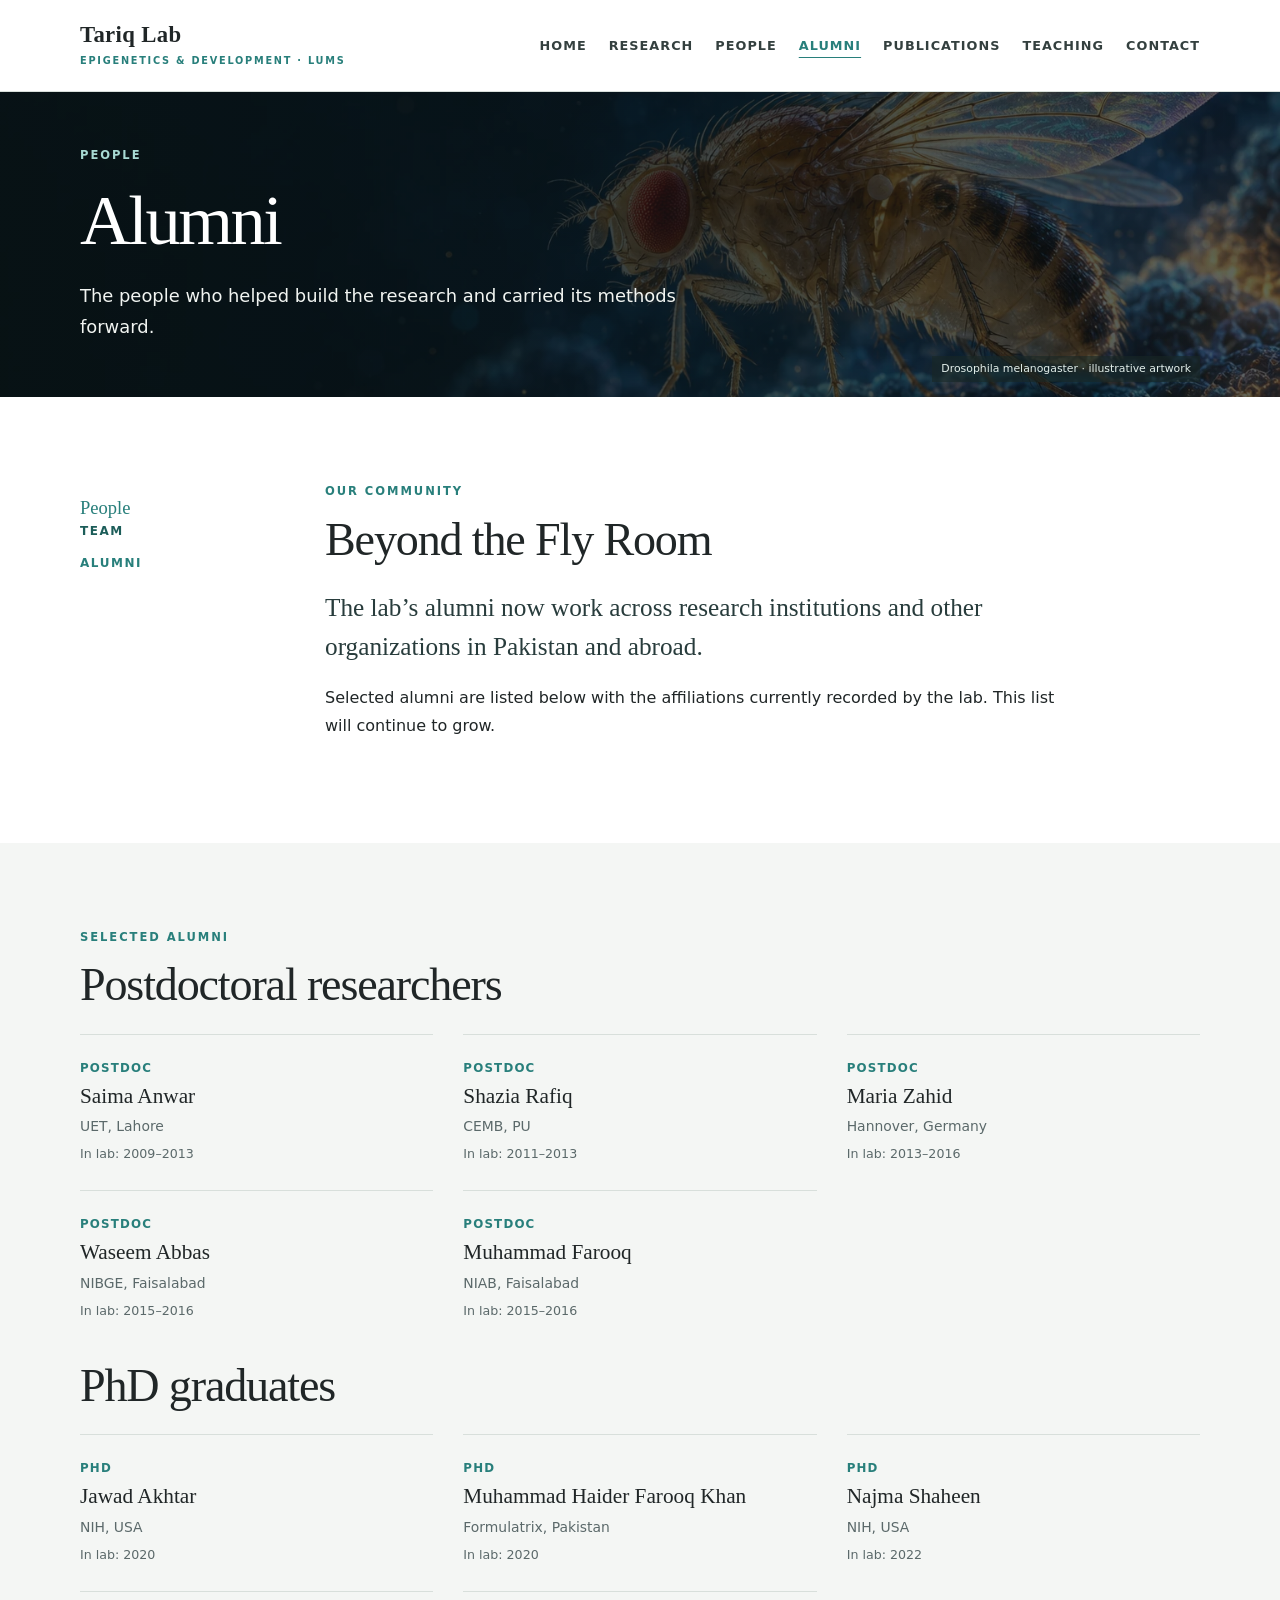
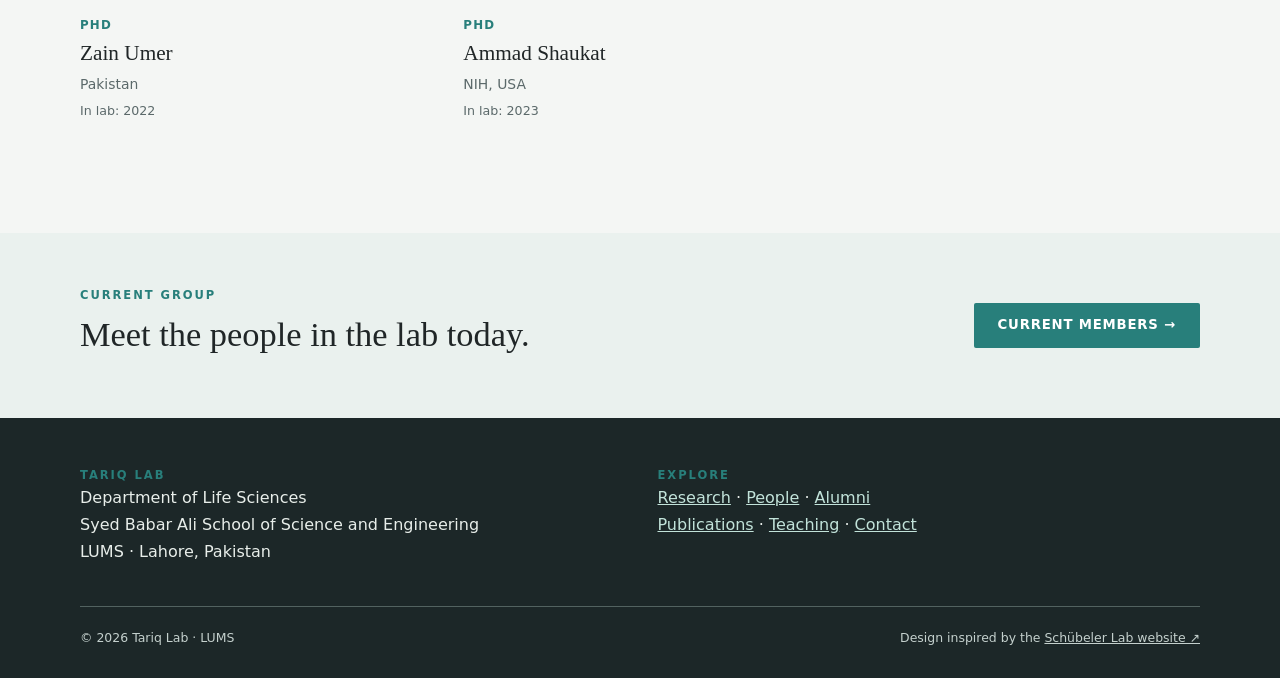
==== alumni.html @ ecbfda3a "Redesign Tariq Lab as linked pages" ====
<!doctype html>
<html lang="en"><head><meta charset="utf-8"><meta name="viewport" content="width=device-width, initial-scale=1">
<meta name="description" content="Selected alumni of the Tariq Lab at LUMS and their current affiliations."><meta name="theme-color" content="#1c2728">
<title>Alumni | Tariq Lab · LUMS</title>
<link rel="icon" type="image/svg+xml" href="data:image/svg+xml,%3Csvg xmlns='http://www.w3.org/2000/svg' viewBox='0 0 64 64'%3E%3Crect width='64' height='64' rx='5' fill='%231c2728'/%3E%3Cpath d='M13 18h38M32 18v30M21 48h22' fill='none' stroke='%23d9e9e3' stroke-width='5' stroke-linecap='round'/%3E%3Ccircle cx='32' cy='32' r='6' fill='%23287f7b'/%3E%3C/svg%3E">
<link rel="stylesheet" href="styles.css"></head><body>
<a class="skip" href="#main">Skip to content</a>
<header class="site-header"><div class="wrap header-inner">
  <a class="wordmark" href="index.html">Tariq Lab<span>Epigenetics &amp; Development · LUMS</span></a>
  <nav class="desktop-nav" aria-label="Main navigation"><a href="index.html">Home</a><a href="research.html">Research</a><a href="people.html">People</a><a href="alumni.html" aria-current="page">Alumni</a><a href="publications.html">Publications</a><a href="teaching.html">Teaching</a><a href="contact.html">Contact</a></nav>
  <details class="mobile-menu"><summary>Menu</summary><nav class="mobile-nav" aria-label="Mobile navigation"><a href="index.html">Home</a><a href="research.html">Research</a><a href="people.html">People</a><a href="alumni.html" aria-current="page">Alumni</a><a href="publications.html">Publications</a><a href="teaching.html">Teaching</a><a href="contact.html">Contact</a></nav></details>
</div></header>
<section class="masthead inner" aria-labelledby="page-title"><div class="wrap"><div class="eyebrow">People</div><h1 id="page-title">Alumni</h1><p>The people who helped build the research and carried its methods forward.</p></div><span class="hero-credit">Drosophila melanogaster · illustrative artwork</span></section>
<main id="main"><section class="section"><div class="wrap chapter"><aside class="side"><span class="side-title">People</span><a href="people.html">Team</a><a href="alumni.html" aria-current="page">Alumni</a></aside><div class="chapter-body"><div class="eyebrow">Our community</div><h2 class="page-title">Beyond the Fly Room</h2><p class="lead">The lab’s alumni now work across research institutions and other organizations in Pakistan and abroad.</p><p>Selected alumni are listed below with the affiliations currently recorded by the lab. This list will continue to grow.</p></div></div></section>
<section class="section soft"><div class="wrap"><div class="eyebrow">Selected alumni</div><h2>Postdoctoral researchers</h2><div class="people-grid"><article class="person"><p class="role">Postdoc</p><h3>Saima Anwar</h3><p>UET, Lahore</p><span class="years">In lab: 2009–2013</span></article><article class="person"><p class="role">Postdoc</p><h3>Shazia Rafiq</h3><p>CEMB, PU</p><span class="years">In lab: 2011–2013</span></article><article class="person"><p class="role">Postdoc</p><h3>Maria Zahid</h3><p>Hannover, Germany</p><span class="years">In lab: 2013–2016</span></article><article class="person"><p class="role">Postdoc</p><h3>Waseem Abbas</h3><p>NIBGE, Faisalabad</p><span class="years">In lab: 2015–2016</span></article><article class="person"><p class="role">Postdoc</p><h3>Muhammad Farooq</h3><p>NIAB, Faisalabad</p><span class="years">In lab: 2015–2016</span></article></div><h2 class="divider-heading">PhD graduates</h2><div class="people-grid"><article class="person"><p class="role">PhD</p><h3>Jawad Akhtar</h3><p>NIH, USA</p><span class="years">In lab: 2020</span></article><article class="person"><p class="role">PhD</p><h3>Muhammad Haider Farooq Khan</h3><p>Formulatrix, Pakistan</p><span class="years">In lab: 2020</span></article><article class="person"><p class="role">PhD</p><h3>Najma Shaheen</h3><p>NIH, USA</p><span class="years">In lab: 2022</span></article><article class="person"><p class="role">PhD</p><h3>Zain Umer</h3><p>Pakistan</p><span class="years">In lab: 2022</span></article><article class="person"><p class="role">PhD</p><h3>Ammad Shaukat</h3><p>NIH, USA</p><span class="years">In lab: 2023</span></article></div></div></section></main>
<aside class="related"><div class="wrap related-inner"><div><div class="eyebrow">Current group</div><h2>Meet the people in the lab today.</h2></div><a class="button" href="people.html">Current members →</a></div></aside>
<footer class="site-footer"><div class="wrap">
  <div class="footer-grid"><div><div class="eyebrow">Tariq Lab</div><p>Department of Life Sciences<br>Syed Babar Ali School of Science and Engineering<br>LUMS · Lahore, Pakistan</p></div>
  <div><div class="eyebrow">Explore</div><p><a href="research.html">Research</a> · <a href="people.html">People</a> · <a href="alumni.html">Alumni</a><br><a href="publications.html">Publications</a> · <a href="teaching.html">Teaching</a> · <a href="contact.html">Contact</a></p></div></div>
  <div class="footer-small"><span>© 2026 Tariq Lab · LUMS</span><span>Design inspired by the <a href="https://www.schubelerlab.org/" target="_blank" rel="noopener noreferrer">Schübeler Lab website ↗</a></span></div>
</div></footer>
</body></html>
---- styles.css ----
:root{--ink:#202627;--muted:#5b696a;--teal:#287f7b;--teal-dark:#1c5d59;--line:#d8dfdb;--paper:#fff;--soft:#f4f6f4;--serif:Georgia,'Times New Roman',serif}
*{box-sizing:border-box}html{scroll-behavior:smooth}body{margin:0;color:var(--ink);background:var(--paper);font:16px/1.7 system-ui,-apple-system,'Segoe UI',sans-serif}a{color:var(--teal-dark)}a:hover{color:#112f2d}a:focus-visible,summary:focus-visible{outline:3px solid var(--teal);outline-offset:4px}img{max-width:100%;display:block}.wrap{width:min(1120px,calc(100% - 48px));margin:auto}.narrow{max-width:760px;margin-inline:auto}.skip{position:absolute;left:-9999px;top:10px;background:white;padding:8px;z-index:20}.skip:focus{left:12px}
.site-header{background:#fff;border-bottom:1px solid var(--line);position:relative;z-index:5}.header-inner{min-height:91px;display:flex;align-items:center;justify-content:space-between;gap:34px}.wordmark{font:700 1.42rem/1 var(--serif);letter-spacing:.015em;color:var(--ink);text-decoration:none;white-space:nowrap}.wordmark span{display:block;font:600 .61rem/1.4 system-ui,sans-serif;letter-spacing:.18em;text-transform:uppercase;color:var(--teal);margin-top:7px}.desktop-nav{display:flex;gap:22px;align-items:center;flex-wrap:wrap}.desktop-nav a,.mobile-nav a{color:#34403f;text-decoration:none;font-size:.8rem;font-weight:650;letter-spacing:.08em;text-transform:uppercase}.desktop-nav a:hover,.desktop-nav a[aria-current],.mobile-nav a[aria-current]{color:var(--teal);text-decoration:underline;text-underline-offset:7px}.mobile-menu{display:none}
.eyebrow,.kicker{font-size:.72rem;line-height:1.5;letter-spacing:.17em;text-transform:uppercase;font-weight:750;color:var(--teal)}.masthead{position:relative;background:#151d1e;color:#fff;isolation:isolate;overflow:hidden}.masthead:before{content:'';position:absolute;inset:0;background:linear-gradient(90deg,rgba(8,18,19,.92) 0%,rgba(12,24,24,.75) 42%,rgba(12,24,24,.12) 100%),url('fly-editorial.webp') center 47%/cover;z-index:-1}.masthead.home{min-height:510px;display:flex;align-items:center}.masthead.inner{min-height:260px;display:flex;align-items:center}.masthead.inner:before{background:linear-gradient(90deg,rgba(8,18,19,.94),rgba(8,18,19,.63)),url('fly-editorial.webp') center 51%/cover}.masthead h1{font:400 clamp(2.6rem,5.5vw,5rem)/1.1 var(--serif);letter-spacing:-.035em;max-width:750px;margin:18px 0 20px}.masthead.home h1{max-width:680px}.masthead p{font-size:1.12rem;max-width:600px;line-height:1.75;color:#f1f4f1;margin:0}.masthead .eyebrow{color:#a7dad3}.masthead .wrap{padding-block:74px}.masthead.inner .wrap{padding-block:55px}.hero-credit{position:absolute;bottom:15px;right:max(24px,calc((100vw - 1120px)/2));font-size:.68rem;color:#e3efeb;background:#18272699;padding:4px 9px}
.section{padding:86px 0}.section.soft{background:var(--soft)}.section h2,.page-title{font:400 clamp(2.1rem,3.6vw,3.45rem)/1.16 var(--serif);letter-spacing:-.025em;margin:12px 0 22px}.section h3{font:400 1.55rem/1.25 var(--serif);margin:8px 0 12px}.section p{margin:0 0 18px}.lead{font:400 clamp(1.23rem,2vw,1.58rem)/1.55 var(--serif);color:#283c3c}.intro{max-width:780px}.intro.center{text-align:center;margin:auto}.intro.center .lead{margin:0}.text-link{font-weight:700;text-decoration:none;border-bottom:1px solid currentColor;padding-bottom:4px}.text-link:hover{border-bottom-width:2px}.button{display:inline-flex;align-items:center;justify-content:center;background:var(--teal);color:white;text-decoration:none;border-radius:2px;padding:11px 24px;font-weight:700;font-size:.83rem;letter-spacing:.06em;text-transform:uppercase}.button:hover{color:white;background:var(--teal-dark)}.link-row{display:flex;gap:28px;align-items:center;flex-wrap:wrap;margin-top:30px}.rule{border:0;border-top:1px solid var(--line);margin:0}.split{display:grid;grid-template-columns:minmax(0,1fr) minmax(0,1.15fr);gap:9%;align-items:start}.statement{font:400 1.65rem/1.5 var(--serif);max-width:850px;margin:0 auto;text-align:center}.three{display:grid;grid-template-columns:repeat(3,minmax(0,1fr));gap:34px}.feature{border-top:2px solid var(--teal);padding-top:23px}.feature .number{font:.7rem system-ui,sans-serif;color:var(--teal);font-weight:700;letter-spacing:.15em}.feature p{color:var(--muted)}.feature a{font-size:.85rem;font-weight:700}.chapter{display:grid;grid-template-columns:190px minmax(0,1fr);gap:55px}.side{font-size:.75rem;font-weight:700;letter-spacing:.13em;text-transform:uppercase;color:var(--muted);padding-top:14px}.side a{display:block;margin:0 0 12px;text-decoration:none}.side a[aria-current]{color:var(--teal)}.side .side-title{font:400 1.16rem var(--serif);letter-spacing:0;text-transform:none;color:var(--teal);margin-bottom:18px}.chapter-body{max-width:815px}.chapter-body>p{max-width:760px}.divider-heading{font:400 2rem/1.2 var(--serif);margin:56px 0 22px}.items{border-top:1px solid var(--line)}.item{padding:22px 0;border-bottom:1px solid var(--line);display:grid;grid-template-columns:115px 1fr;gap:25px}.item .label{font-size:.74rem;letter-spacing:.1em;text-transform:uppercase;font-weight:700;color:var(--teal)}.item h3{margin:0 0 5px;font:400 1.42rem/1.3 var(--serif)}.item p{margin:0;color:var(--muted)}.item .year{font:400 1.45rem var(--serif);color:var(--teal)}.item .pub-title{font:400 1.31rem/1.35 var(--serif);text-decoration:none}.item .pub-meta{font-size:.87rem;color:var(--muted);margin-top:7px}.people-grid{display:grid;grid-template-columns:repeat(3,minmax(0,1fr));gap:0 30px}.person{padding:23px 0 24px;border-top:1px solid var(--line)}.person h3{font:400 1.33rem/1.3 var(--serif);margin:0 0 5px}.person .role{color:var(--teal);font-size:.74rem;text-transform:uppercase;letter-spacing:.1em;font-weight:750;margin:0 0 5px}.person p{font-size:.87rem;color:var(--muted);margin:0}.person .years{font-size:.79rem;color:var(--muted)}.stat-row{display:flex;gap:60px;flex-wrap:wrap;margin:28px 0 12px}.stat-row strong{display:block;font:400 2.3rem var(--serif)}.stat-row span{font-size:.76rem;text-transform:uppercase;letter-spacing:.1em;color:var(--muted)}.small-note{font-size:.83rem;color:var(--muted)}.related{background:#eaf1ee;padding:54px 0}.related-inner{display:flex;align-items:center;justify-content:space-between;gap:30px}.related h2{font:400 2.15rem/1.25 var(--serif);margin:8px 0}.site-footer{background:#1c2728;color:#e8eeea;padding:49px 0 30px}.footer-grid{display:grid;grid-template-columns:1fr 1fr;gap:35px;align-items:start}.site-footer a{color:#c2e3da}.site-footer p{margin:0}.footer-small{border-top:1px solid #526260;margin-top:40px;padding-top:20px;display:flex;justify-content:space-between;gap:25px;flex-wrap:wrap;font-size:.78rem;color:#c4d0cd}.footer-small a{color:#c4d0cd}
@media(max-width:1050px){.desktop-nav{gap:13px}.desktop-nav a{font-size:.72rem}.wordmark{font-size:1.3rem}}@media(max-width:760px){.wrap{width:min(100% - 36px,1120px)}.header-inner{min-height:75px}.desktop-nav{display:none}.mobile-menu{display:block;position:relative}.mobile-menu summary{cursor:pointer;list-style:none;border:1px solid var(--line);padding:7px 13px;color:var(--ink);font-size:.85rem}.mobile-menu summary::-webkit-details-marker{display:none}.mobile-nav{position:absolute;right:0;top:43px;min-width:220px;background:white;box-shadow:0 15px 35px #18262625;border:1px solid var(--line);padding:12px 20px}.mobile-nav a{display:block;padding:9px 0}.masthead.home{min-height:480px}.masthead:before{background:linear-gradient(90deg,rgba(8,18,19,.90),rgba(8,18,19,.55)),url('fly-editorial.webp') 61% center/cover}.masthead.inner{min-height:220px}.masthead h1{font-size:clamp(2.4rem,9vw,3.8rem)}.section{padding:59px 0}.split,.chapter{display:block}.side{border-bottom:1px solid var(--line);padding-bottom:15px;margin-bottom:29px}.side a{display:inline-block;margin-right:18px}.three,.people-grid{grid-template-columns:1fr 1fr}.related-inner,.footer-grid{display:block}.related .button{margin-top:20px}.footer-grid>div+div{margin-top:25px}}@media(max-width:520px){.three,.people-grid{grid-template-columns:1fr}.item{grid-template-columns:66px 1fr;gap:14px}.stat-row{gap:30px}.masthead .wrap{padding-block:58px}.hero-credit{display:none}}
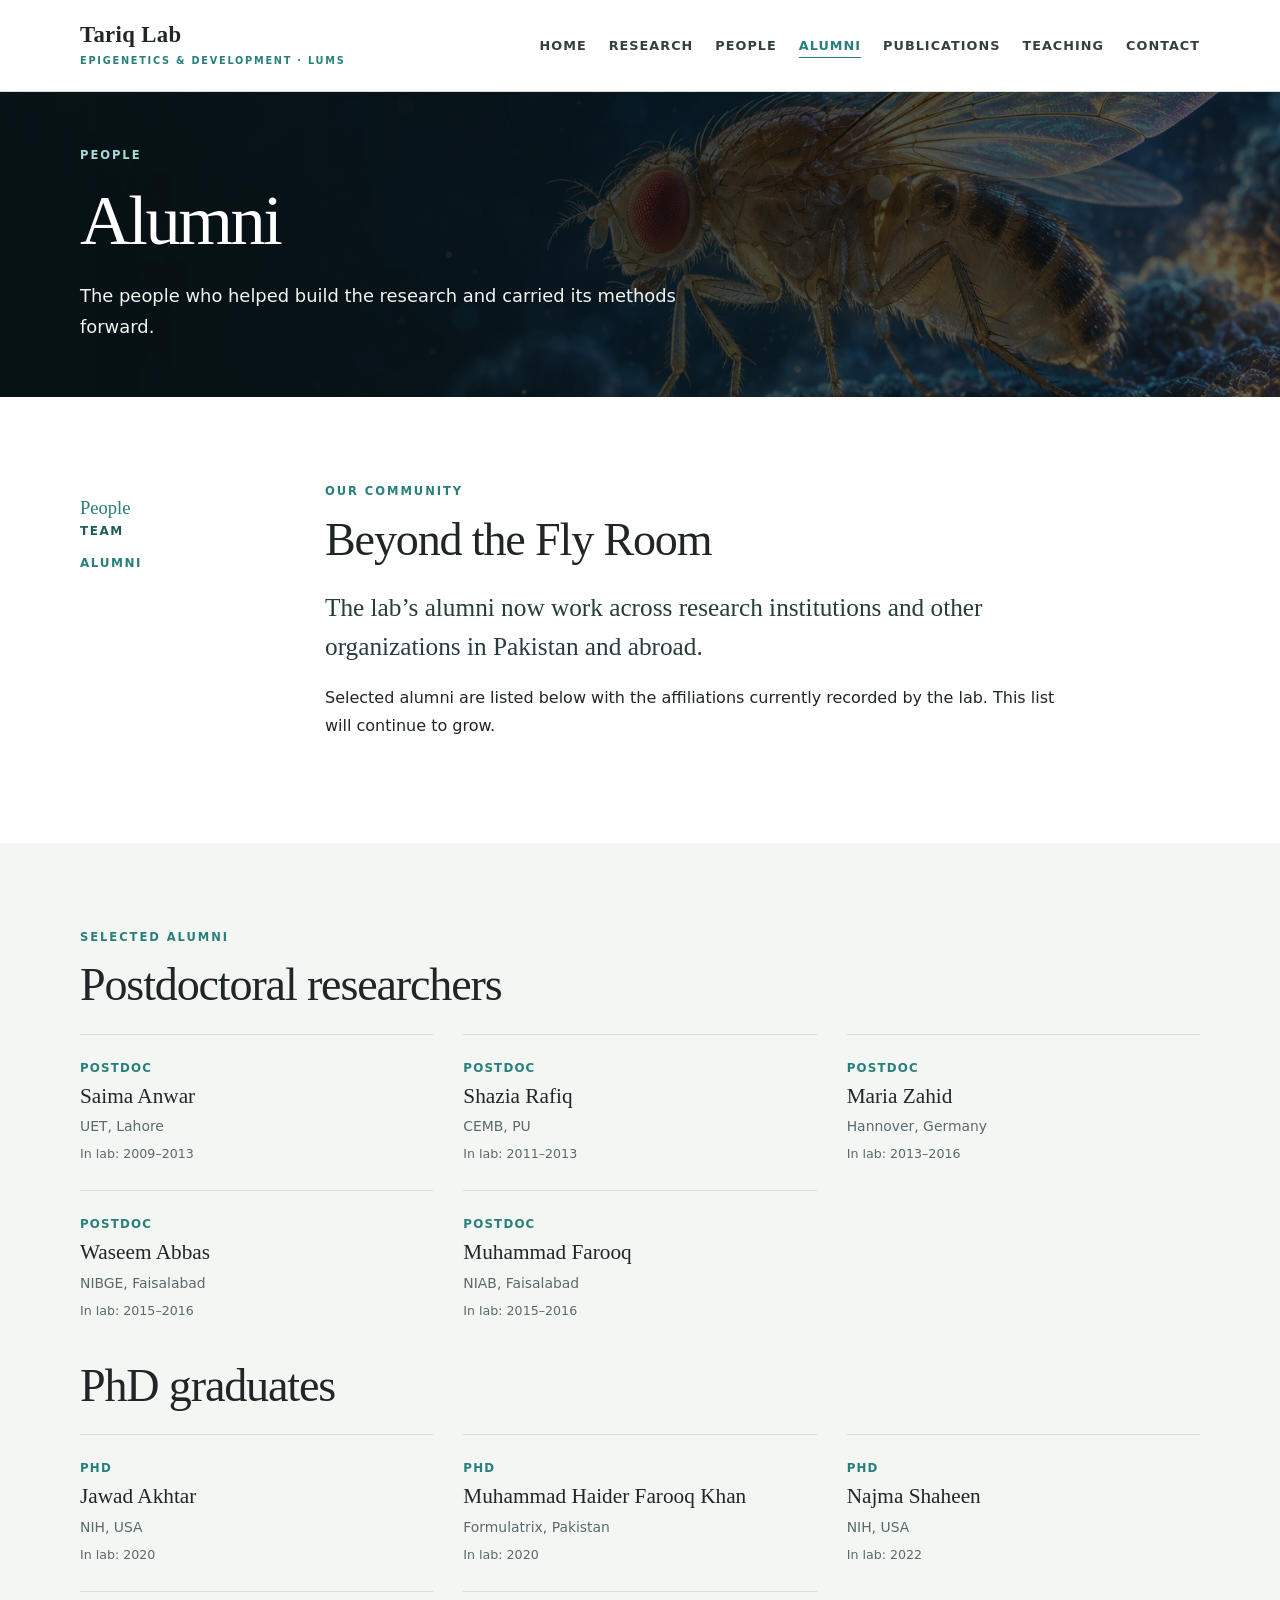
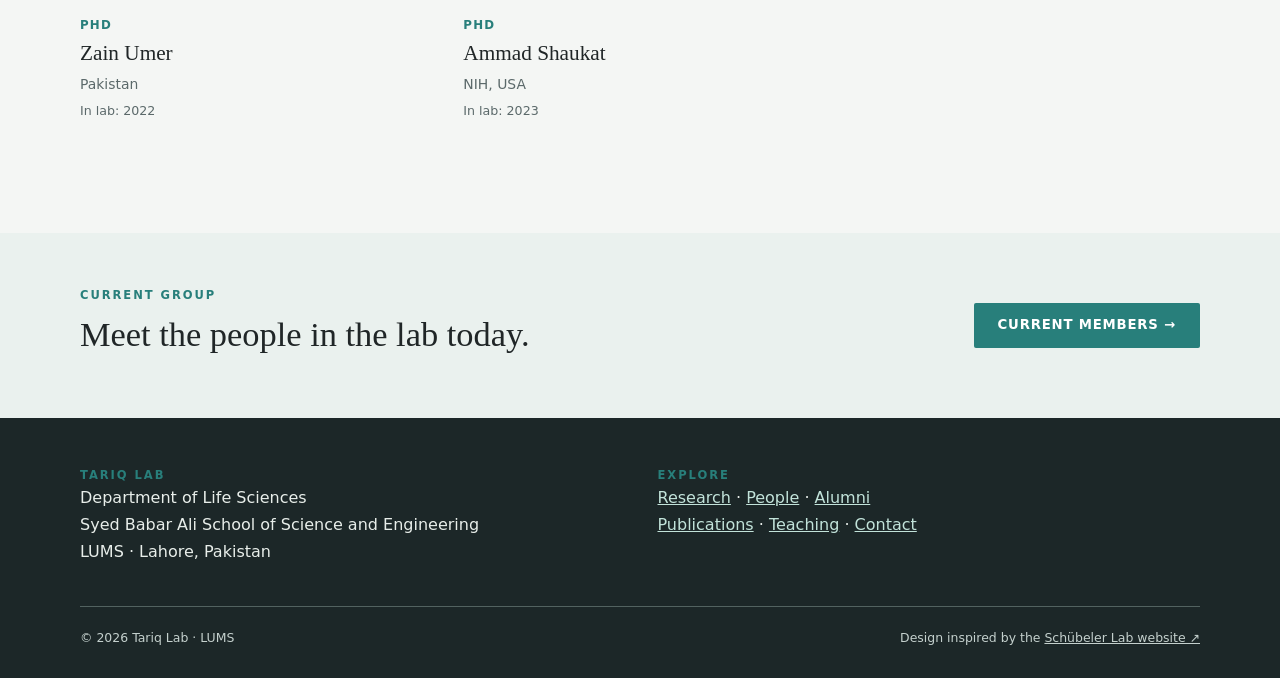
==== commit 1abf5ead: "Refine home sentence and MASK label; remove artwork tag" ====
--- a/alumni.html
+++ b/alumni.html
@@ -10,7 +10,7 @@
   <nav class="desktop-nav" aria-label="Main navigation"><a href="index.html">Home</a><a href="research.html">Research</a><a href="people.html">People</a><a href="alumni.html" aria-current="page">Alumni</a><a href="publications.html">Publications</a><a href="teaching.html">Teaching</a><a href="contact.html">Contact</a></nav>
   <details class="mobile-menu"><summary>Menu</summary><nav class="mobile-nav" aria-label="Mobile navigation"><a href="index.html">Home</a><a href="research.html">Research</a><a href="people.html">People</a><a href="alumni.html" aria-current="page">Alumni</a><a href="publications.html">Publications</a><a href="teaching.html">Teaching</a><a href="contact.html">Contact</a></nav></details>
 </div></header>
-<section class="masthead inner" aria-labelledby="page-title"><div class="wrap"><div class="eyebrow">People</div><h1 id="page-title">Alumni</h1><p>The people who helped build the research and carried its methods forward.</p></div><span class="hero-credit">Drosophila melanogaster · illustrative artwork</span></section>
+<section class="masthead inner" aria-labelledby="page-title"><div class="wrap"><div class="eyebrow">People</div><h1 id="page-title">Alumni</h1><p>The people who helped build the research and carried its methods forward.</p></div></section>
 <main id="main"><section class="section"><div class="wrap chapter"><aside class="side"><span class="side-title">People</span><a href="people.html">Team</a><a href="alumni.html" aria-current="page">Alumni</a></aside><div class="chapter-body"><div class="eyebrow">Our community</div><h2 class="page-title">Beyond the Fly Room</h2><p class="lead">The lab’s alumni now work across research institutions and other organizations in Pakistan and abroad.</p><p>Selected alumni are listed below with the affiliations currently recorded by the lab. This list will continue to grow.</p></div></div></section>
 <section class="section soft"><div class="wrap"><div class="eyebrow">Selected alumni</div><h2>Postdoctoral researchers</h2><div class="people-grid"><article class="person"><p class="role">Postdoc</p><h3>Saima Anwar</h3><p>UET, Lahore</p><span class="years">In lab: 2009–2013</span></article><article class="person"><p class="role">Postdoc</p><h3>Shazia Rafiq</h3><p>CEMB, PU</p><span class="years">In lab: 2011–2013</span></article><article class="person"><p class="role">Postdoc</p><h3>Maria Zahid</h3><p>Hannover, Germany</p><span class="years">In lab: 2013–2016</span></article><article class="person"><p class="role">Postdoc</p><h3>Waseem Abbas</h3><p>NIBGE, Faisalabad</p><span class="years">In lab: 2015–2016</span></article><article class="person"><p class="role">Postdoc</p><h3>Muhammad Farooq</h3><p>NIAB, Faisalabad</p><span class="years">In lab: 2015–2016</span></article></div><h2 class="divider-heading">PhD graduates</h2><div class="people-grid"><article class="person"><p class="role">PhD</p><h3>Jawad Akhtar</h3><p>NIH, USA</p><span class="years">In lab: 2020</span></article><article class="person"><p class="role">PhD</p><h3>Muhammad Haider Farooq Khan</h3><p>Formulatrix, Pakistan</p><span class="years">In lab: 2020</span></article><article class="person"><p class="role">PhD</p><h3>Najma Shaheen</h3><p>NIH, USA</p><span class="years">In lab: 2022</span></article><article class="person"><p class="role">PhD</p><h3>Zain Umer</h3><p>Pakistan</p><span class="years">In lab: 2022</span></article><article class="person"><p class="role">PhD</p><h3>Ammad Shaukat</h3><p>NIH, USA</p><span class="years">In lab: 2023</span></article></div></div></section></main>
 <aside class="related"><div class="wrap related-inner"><div><div class="eyebrow">Current group</div><h2>Meet the people in the lab today.</h2></div><a class="button" href="people.html">Current members →</a></div></aside>
--- a/styles.css
+++ b/styles.css
@@ -1,6 +1,6 @@
 :root{--ink:#202627;--muted:#5b696a;--teal:#287f7b;--teal-dark:#1c5d59;--line:#d8dfdb;--paper:#fff;--soft:#f4f6f4;--serif:Georgia,'Times New Roman',serif}
 *{box-sizing:border-box}html{scroll-behavior:smooth}body{margin:0;color:var(--ink);background:var(--paper);font:16px/1.7 system-ui,-apple-system,'Segoe UI',sans-serif}a{color:var(--teal-dark)}a:hover{color:#112f2d}a:focus-visible,summary:focus-visible{outline:3px solid var(--teal);outline-offset:4px}img{max-width:100%;display:block}.wrap{width:min(1120px,calc(100% - 48px));margin:auto}.narrow{max-width:760px;margin-inline:auto}.skip{position:absolute;left:-9999px;top:10px;background:white;padding:8px;z-index:20}.skip:focus{left:12px}
 .site-header{background:#fff;border-bottom:1px solid var(--line);position:relative;z-index:5}.header-inner{min-height:91px;display:flex;align-items:center;justify-content:space-between;gap:34px}.wordmark{font:700 1.42rem/1 var(--serif);letter-spacing:.015em;color:var(--ink);text-decoration:none;white-space:nowrap}.wordmark span{display:block;font:600 .61rem/1.4 system-ui,sans-serif;letter-spacing:.18em;text-transform:uppercase;color:var(--teal);margin-top:7px}.desktop-nav{display:flex;gap:22px;align-items:center;flex-wrap:wrap}.desktop-nav a,.mobile-nav a{color:#34403f;text-decoration:none;font-size:.8rem;font-weight:650;letter-spacing:.08em;text-transform:uppercase}.desktop-nav a:hover,.desktop-nav a[aria-current],.mobile-nav a[aria-current]{color:var(--teal);text-decoration:underline;text-underline-offset:7px}.mobile-menu{display:none}
-.eyebrow,.kicker{font-size:.72rem;line-height:1.5;letter-spacing:.17em;text-transform:uppercase;font-weight:750;color:var(--teal)}.masthead{position:relative;background:#151d1e;color:#fff;isolation:isolate;overflow:hidden}.masthead:before{content:'';position:absolute;inset:0;background:linear-gradient(90deg,rgba(8,18,19,.92) 0%,rgba(12,24,24,.75) 42%,rgba(12,24,24,.12) 100%),url('fly-editorial.webp') center 47%/cover;z-index:-1}.masthead.home{min-height:510px;display:flex;align-items:center}.masthead.inner{min-height:260px;display:flex;align-items:center}.masthead.inner:before{background:linear-gradient(90deg,rgba(8,18,19,.94),rgba(8,18,19,.63)),url('fly-editorial.webp') center 51%/cover}.masthead h1{font:400 clamp(2.6rem,5.5vw,5rem)/1.1 var(--serif);letter-spacing:-.035em;max-width:750px;margin:18px 0 20px}.masthead.home h1{max-width:680px}.masthead p{font-size:1.12rem;max-width:600px;line-height:1.75;color:#f1f4f1;margin:0}.masthead .eyebrow{color:#a7dad3}.masthead .wrap{padding-block:74px}.masthead.inner .wrap{padding-block:55px}.hero-credit{position:absolute;bottom:15px;right:max(24px,calc((100vw - 1120px)/2));font-size:.68rem;color:#e3efeb;background:#18272699;padding:4px 9px}
+.eyebrow,.kicker{font-size:.72rem;line-height:1.5;letter-spacing:.17em;text-transform:uppercase;font-weight:750;color:var(--teal)}.masthead{position:relative;background:#151d1e;color:#fff;isolation:isolate;overflow:hidden}.masthead:before{content:'';position:absolute;inset:0;background:linear-gradient(90deg,rgba(8,18,19,.92) 0%,rgba(12,24,24,.75) 42%,rgba(12,24,24,.12) 100%),url('fly-editorial.webp') center 47%/cover;z-index:0}.masthead.home{min-height:510px;display:flex;align-items:center}.masthead.inner{min-height:260px;display:flex;align-items:center}.masthead.inner:before{background:linear-gradient(90deg,rgba(8,18,19,.94),rgba(8,18,19,.63)),url('fly-editorial.webp') center 51%/cover}.masthead h1{font:400 clamp(2.6rem,5.5vw,5rem)/1.1 var(--serif);letter-spacing:-.035em;max-width:750px;margin:18px 0 20px}.masthead.home h1{max-width:680px}.masthead p{font-size:1.12rem;max-width:600px;line-height:1.75;color:#f1f4f1;margin:0}.masthead .eyebrow{color:#a7dad3}.masthead .wrap{position:relative;z-index:1;padding-block:74px}.masthead.inner .wrap{padding-block:55px}.hero-credit{position:absolute;z-index:1;bottom:15px;right:max(24px,calc((100vw - 1120px)/2));font-size:.68rem;color:#e3efeb;background:#18272699;padding:4px 9px}
 .section{padding:86px 0}.section.soft{background:var(--soft)}.section h2,.page-title{font:400 clamp(2.1rem,3.6vw,3.45rem)/1.16 var(--serif);letter-spacing:-.025em;margin:12px 0 22px}.section h3{font:400 1.55rem/1.25 var(--serif);margin:8px 0 12px}.section p{margin:0 0 18px}.lead{font:400 clamp(1.23rem,2vw,1.58rem)/1.55 var(--serif);color:#283c3c}.intro{max-width:780px}.intro.center{text-align:center;margin:auto}.intro.center .lead{margin:0}.text-link{font-weight:700;text-decoration:none;border-bottom:1px solid currentColor;padding-bottom:4px}.text-link:hover{border-bottom-width:2px}.button{display:inline-flex;align-items:center;justify-content:center;background:var(--teal);color:white;text-decoration:none;border-radius:2px;padding:11px 24px;font-weight:700;font-size:.83rem;letter-spacing:.06em;text-transform:uppercase}.button:hover{color:white;background:var(--teal-dark)}.link-row{display:flex;gap:28px;align-items:center;flex-wrap:wrap;margin-top:30px}.rule{border:0;border-top:1px solid var(--line);margin:0}.split{display:grid;grid-template-columns:minmax(0,1fr) minmax(0,1.15fr);gap:9%;align-items:start}.statement{font:400 1.65rem/1.5 var(--serif);max-width:850px;margin:0 auto;text-align:center}.three{display:grid;grid-template-columns:repeat(3,minmax(0,1fr));gap:34px}.feature{border-top:2px solid var(--teal);padding-top:23px}.feature .number{font:.7rem system-ui,sans-serif;color:var(--teal);font-weight:700;letter-spacing:.15em}.feature p{color:var(--muted)}.feature a{font-size:.85rem;font-weight:700}.chapter{display:grid;grid-template-columns:190px minmax(0,1fr);gap:55px}.side{font-size:.75rem;font-weight:700;letter-spacing:.13em;text-transform:uppercase;color:var(--muted);padding-top:14px}.side a{display:block;margin:0 0 12px;text-decoration:none}.side a[aria-current]{color:var(--teal)}.side .side-title{font:400 1.16rem var(--serif);letter-spacing:0;text-transform:none;color:var(--teal);margin-bottom:18px}.chapter-body{max-width:815px}.chapter-body>p{max-width:760px}.divider-heading{font:400 2rem/1.2 var(--serif);margin:56px 0 22px}.items{border-top:1px solid var(--line)}.item{padding:22px 0;border-bottom:1px solid var(--line);display:grid;grid-template-columns:115px 1fr;gap:25px}.item .label{font-size:.74rem;letter-spacing:.1em;text-transform:uppercase;font-weight:700;color:var(--teal)}.item h3{margin:0 0 5px;font:400 1.42rem/1.3 var(--serif)}.item p{margin:0;color:var(--muted)}.item .year{font:400 1.45rem var(--serif);color:var(--teal)}.item .pub-title{font:400 1.31rem/1.35 var(--serif);text-decoration:none}.item .pub-meta{font-size:.87rem;color:var(--muted);margin-top:7px}.people-grid{display:grid;grid-template-columns:repeat(3,minmax(0,1fr));gap:0 30px}.person{padding:23px 0 24px;border-top:1px solid var(--line)}.person h3{font:400 1.33rem/1.3 var(--serif);margin:0 0 5px}.person .role{color:var(--teal);font-size:.74rem;text-transform:uppercase;letter-spacing:.1em;font-weight:750;margin:0 0 5px}.person p{font-size:.87rem;color:var(--muted);margin:0}.person .years{font-size:.79rem;color:var(--muted)}.stat-row{display:flex;gap:60px;flex-wrap:wrap;margin:28px 0 12px}.stat-row strong{display:block;font:400 2.3rem var(--serif)}.stat-row span{font-size:.76rem;text-transform:uppercase;letter-spacing:.1em;color:var(--muted)}.small-note{font-size:.83rem;color:var(--muted)}.related{background:#eaf1ee;padding:54px 0}.related-inner{display:flex;align-items:center;justify-content:space-between;gap:30px}.related h2{font:400 2.15rem/1.25 var(--serif);margin:8px 0}.site-footer{background:#1c2728;color:#e8eeea;padding:49px 0 30px}.footer-grid{display:grid;grid-template-columns:1fr 1fr;gap:35px;align-items:start}.site-footer a{color:#c2e3da}.site-footer p{margin:0}.footer-small{border-top:1px solid #526260;margin-top:40px;padding-top:20px;display:flex;justify-content:space-between;gap:25px;flex-wrap:wrap;font-size:.78rem;color:#c4d0cd}.footer-small a{color:#c4d0cd}
-@media(max-width:1050px){.desktop-nav{gap:13px}.desktop-nav a{font-size:.72rem}.wordmark{font-size:1.3rem}}@media(max-width:760px){.wrap{width:min(100% - 36px,1120px)}.header-inner{min-height:75px}.desktop-nav{display:none}.mobile-menu{display:block;position:relative}.mobile-menu summary{cursor:pointer;list-style:none;border:1px solid var(--line);padding:7px 13px;color:var(--ink);font-size:.85rem}.mobile-menu summary::-webkit-details-marker{display:none}.mobile-nav{position:absolute;right:0;top:43px;min-width:220px;background:white;box-shadow:0 15px 35px #18262625;border:1px solid var(--line);padding:12px 20px}.mobile-nav a{display:block;padding:9px 0}.masthead.home{min-height:480px}.masthead:before{background:linear-gradient(90deg,rgba(8,18,19,.90),rgba(8,18,19,.55)),url('fly-editorial.webp') 61% center/cover}.masthead.inner{min-height:220px}.masthead h1{font-size:clamp(2.4rem,9vw,3.8rem)}.section{padding:59px 0}.split,.chapter{display:block}.side{border-bottom:1px solid var(--line);padding-bottom:15px;margin-bottom:29px}.side a{display:inline-block;margin-right:18px}.three,.people-grid{grid-template-columns:1fr 1fr}.related-inner,.footer-grid{display:block}.related .button{margin-top:20px}.footer-grid>div+div{margin-top:25px}}@media(max-width:520px){.three,.people-grid{grid-template-columns:1fr}.item{grid-template-columns:66px 1fr;gap:14px}.stat-row{gap:30px}.masthead .wrap{padding-block:58px}.hero-credit{display:none}}
+@media(max-width:1050px){.desktop-nav{gap:13px}.desktop-nav a{font-size:.72rem}.wordmark{font-size:1.3rem}}@media(max-width:900px){.wrap{width:min(100% - 36px,1120px)}.header-inner{min-height:75px}.desktop-nav{display:none}.mobile-menu{display:block;position:relative}.mobile-menu summary{cursor:pointer;list-style:none;border:1px solid var(--line);padding:7px 13px;color:var(--ink);font-size:.85rem}.mobile-menu summary::-webkit-details-marker{display:none}.mobile-nav{position:absolute;right:0;top:43px;min-width:220px;background:white;box-shadow:0 15px 35px #18262625;border:1px solid var(--line);padding:12px 20px}.mobile-nav a{display:block;padding:9px 0}.masthead.home{min-height:480px}.masthead:before{background:linear-gradient(90deg,rgba(8,18,19,.90),rgba(8,18,19,.55)),url('fly-editorial.webp') 61% center/cover}.masthead.inner{min-height:220px}.masthead h1{font-size:clamp(2.4rem,9vw,3.8rem)}.section{padding:59px 0}.split,.chapter{display:block}.side{border-bottom:1px solid var(--line);padding-bottom:15px;margin-bottom:29px}.side .side-title{display:block;margin-bottom:12px}.side a{display:inline-block;margin-right:18px}.three,.people-grid{grid-template-columns:1fr 1fr}.related-inner,.footer-grid{display:block}.related .button{margin-top:20px}.footer-grid>div+div{margin-top:25px}}@media(max-width:520px){.three,.people-grid{grid-template-columns:1fr}.item{grid-template-columns:minmax(0,1fr);gap:8px}.item .label{overflow-wrap:anywhere}.stat-row{gap:30px}.masthead .wrap{padding-block:58px}.hero-credit{display:none}}
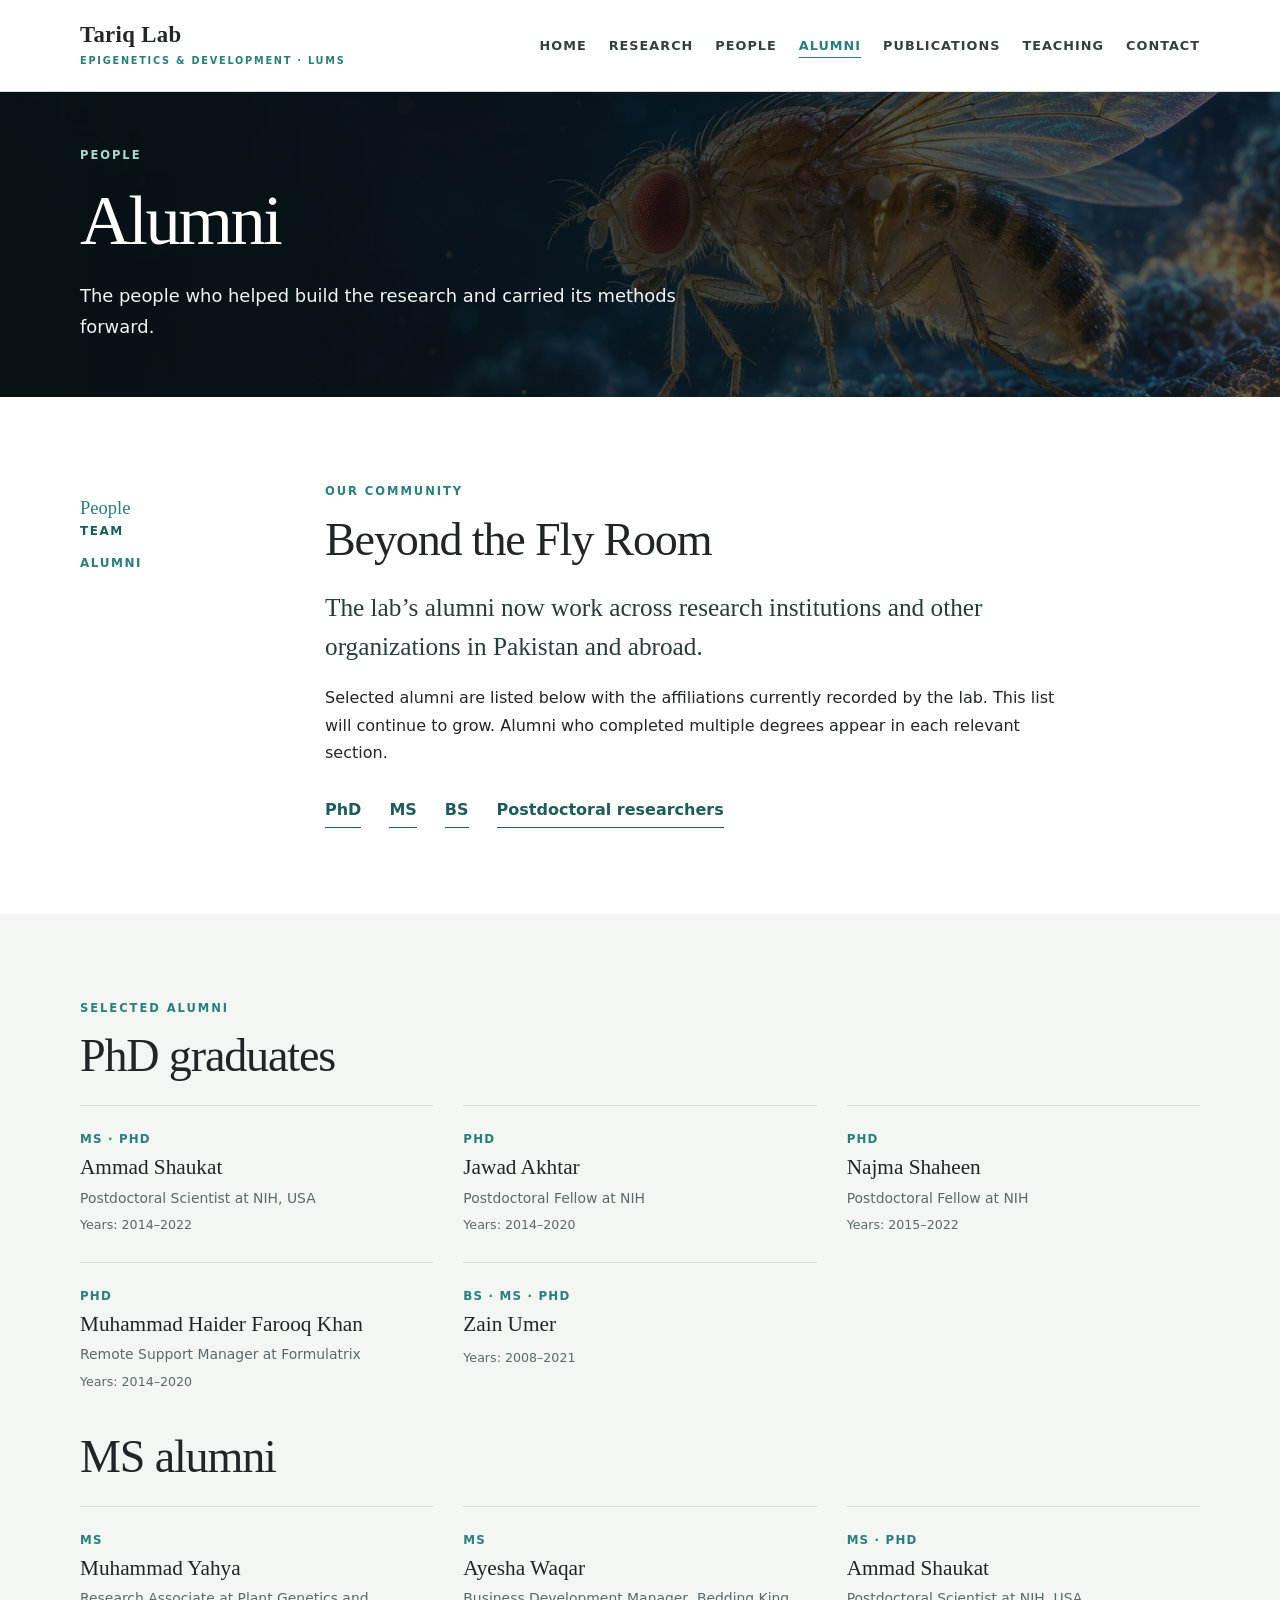
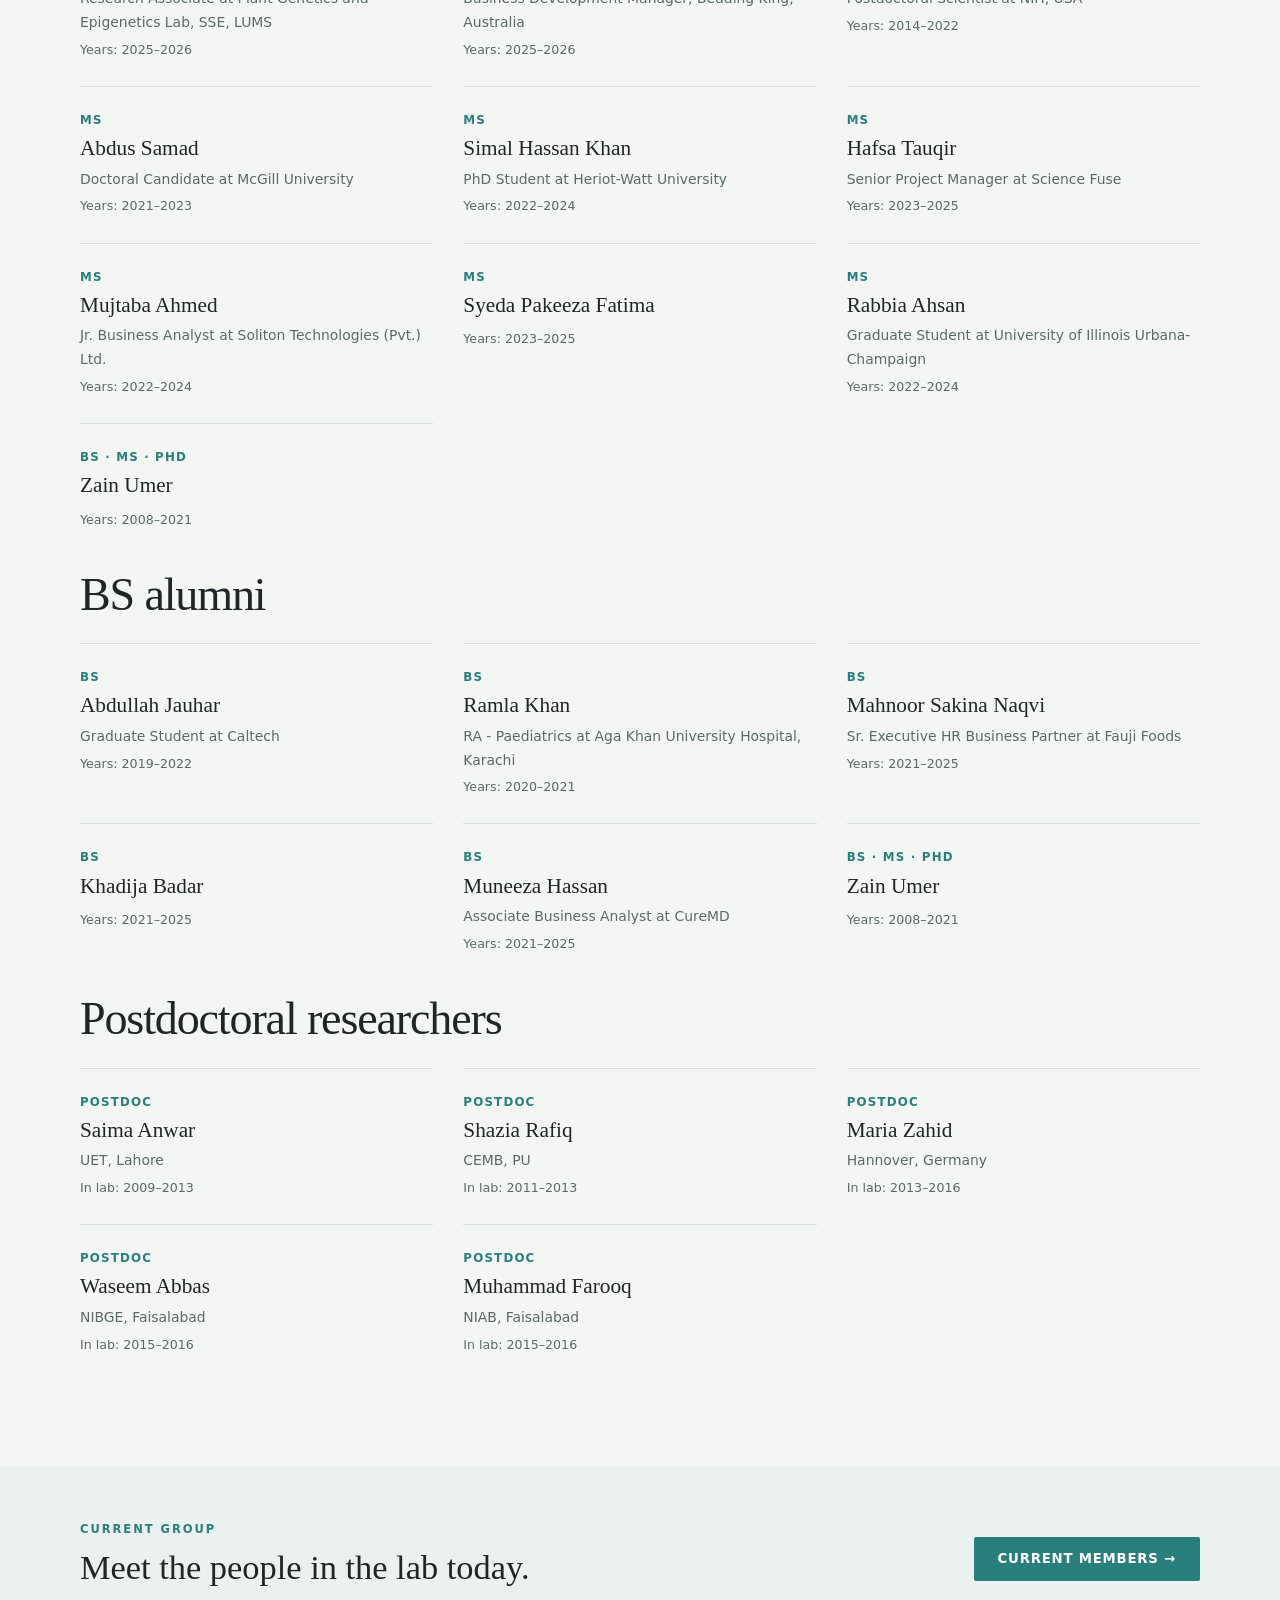
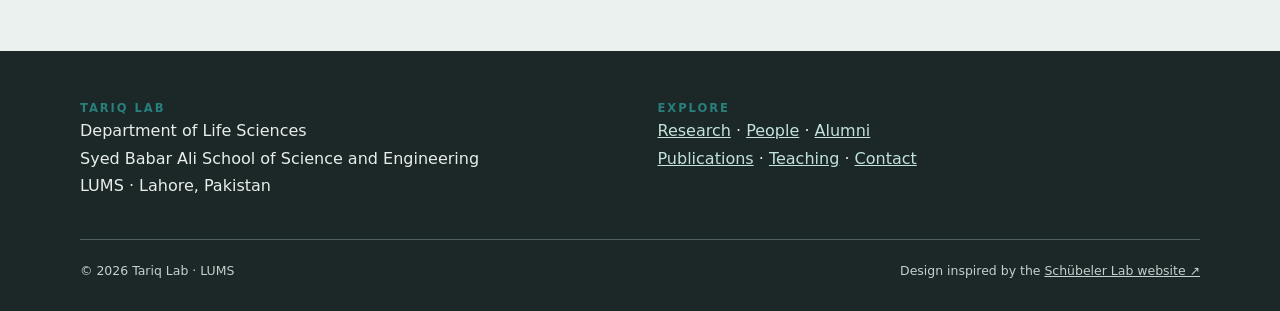
==== commit 7a105e49: "Add BS, MS, and PhD alumni from lab records" ====
--- a/alumni.html
+++ b/alumni.html
@@ -11,8 +11,8 @@
   <details class="mobile-menu"><summary>Menu</summary><nav class="mobile-nav" aria-label="Mobile navigation"><a href="index.html">Home</a><a href="research.html">Research</a><a href="people.html">People</a><a href="alumni.html" aria-current="page">Alumni</a><a href="publications.html">Publications</a><a href="teaching.html">Teaching</a><a href="contact.html">Contact</a></nav></details>
 </div></header>
 <section class="masthead inner" aria-labelledby="page-title"><div class="wrap"><div class="eyebrow">People</div><h1 id="page-title">Alumni</h1><p>The people who helped build the research and carried its methods forward.</p></div></section>
-<main id="main"><section class="section"><div class="wrap chapter"><aside class="side"><span class="side-title">People</span><a href="people.html">Team</a><a href="alumni.html" aria-current="page">Alumni</a></aside><div class="chapter-body"><div class="eyebrow">Our community</div><h2 class="page-title">Beyond the Fly Room</h2><p class="lead">The lab’s alumni now work across research institutions and other organizations in Pakistan and abroad.</p><p>Selected alumni are listed below with the affiliations currently recorded by the lab. This list will continue to grow.</p></div></div></section>
-<section class="section soft"><div class="wrap"><div class="eyebrow">Selected alumni</div><h2>Postdoctoral researchers</h2><div class="people-grid"><article class="person"><p class="role">Postdoc</p><h3>Saima Anwar</h3><p>UET, Lahore</p><span class="years">In lab: 2009–2013</span></article><article class="person"><p class="role">Postdoc</p><h3>Shazia Rafiq</h3><p>CEMB, PU</p><span class="years">In lab: 2011–2013</span></article><article class="person"><p class="role">Postdoc</p><h3>Maria Zahid</h3><p>Hannover, Germany</p><span class="years">In lab: 2013–2016</span></article><article class="person"><p class="role">Postdoc</p><h3>Waseem Abbas</h3><p>NIBGE, Faisalabad</p><span class="years">In lab: 2015–2016</span></article><article class="person"><p class="role">Postdoc</p><h3>Muhammad Farooq</h3><p>NIAB, Faisalabad</p><span class="years">In lab: 2015–2016</span></article></div><h2 class="divider-heading">PhD graduates</h2><div class="people-grid"><article class="person"><p class="role">PhD</p><h3>Jawad Akhtar</h3><p>NIH, USA</p><span class="years">In lab: 2020</span></article><article class="person"><p class="role">PhD</p><h3>Muhammad Haider Farooq Khan</h3><p>Formulatrix, Pakistan</p><span class="years">In lab: 2020</span></article><article class="person"><p class="role">PhD</p><h3>Najma Shaheen</h3><p>NIH, USA</p><span class="years">In lab: 2022</span></article><article class="person"><p class="role">PhD</p><h3>Zain Umer</h3><p>Pakistan</p><span class="years">In lab: 2022</span></article><article class="person"><p class="role">PhD</p><h3>Ammad Shaukat</h3><p>NIH, USA</p><span class="years">In lab: 2023</span></article></div></div></section></main>
+<main id="main"><section class="section"><div class="wrap chapter"><aside class="side"><span class="side-title">People</span><a href="people.html">Team</a><a href="alumni.html" aria-current="page">Alumni</a></aside><div class="chapter-body"><div class="eyebrow">Our community</div><h2 class="page-title">Beyond the Fly Room</h2><p class="lead">The lab’s alumni now work across research institutions and other organizations in Pakistan and abroad.</p><p>Selected alumni are listed below with the affiliations currently recorded by the lab. This list will continue to grow. Alumni who completed multiple degrees appear in each relevant section.</p><div class="link-row"><a class="text-link" href="#phd">PhD</a><a class="text-link" href="#ms">MS</a><a class="text-link" href="#bs">BS</a><a class="text-link" href="#postdocs">Postdoctoral researchers</a></div></div></div></section>
+<section class="section soft"><div class="wrap"><div class="eyebrow">Selected alumni</div><h2 id="phd">PhD graduates</h2><div class="people-grid"><article class="person"><p class="role">MS · PhD</p><h3>Ammad Shaukat</h3><p>Postdoctoral Scientist at NIH, USA</p><span class="years">Years: 2014–2022</span></article><article class="person"><p class="role">PhD</p><h3>Jawad Akhtar</h3><p>Postdoctoral Fellow at NIH</p><span class="years">Years: 2014–2020</span></article><article class="person"><p class="role">PhD</p><h3>Najma Shaheen</h3><p>Postdoctoral Fellow at NIH</p><span class="years">Years: 2015–2022</span></article><article class="person"><p class="role">PhD</p><h3>Muhammad Haider Farooq Khan</h3><p>Remote Support Manager at Formulatrix</p><span class="years">Years: 2014–2020</span></article><article class="person"><p class="role">BS · MS · PhD</p><h3>Zain Umer</h3><span class="years">Years: 2008–2021</span></article></div><h2 class="divider-heading" id="ms">MS alumni</h2><div class="people-grid"><article class="person"><p class="role">MS</p><h3>Muhammad Yahya</h3><p>Research Associate at Plant Genetics and Epigenetics Lab, SSE, LUMS</p><span class="years">Years: 2025–2026</span></article><article class="person"><p class="role">MS</p><h3>Ayesha Waqar</h3><p>Business Development Manager, Bedding King, Australia</p><span class="years">Years: 2025–2026</span></article><article class="person"><p class="role">MS · PhD</p><h3>Ammad Shaukat</h3><p>Postdoctoral Scientist at NIH, USA</p><span class="years">Years: 2014–2022</span></article><article class="person"><p class="role">MS</p><h3>Abdus Samad</h3><p>Doctoral Candidate at McGill University</p><span class="years">Years: 2021–2023</span></article><article class="person"><p class="role">MS</p><h3>Simal Hassan Khan</h3><p>PhD Student at Heriot-Watt University</p><span class="years">Years: 2022–2024</span></article><article class="person"><p class="role">MS</p><h3>Hafsa Tauqir</h3><p>Senior Project Manager at Science Fuse</p><span class="years">Years: 2023–2025</span></article><article class="person"><p class="role">MS</p><h3>Mujtaba Ahmed</h3><p>Jr. Business Analyst at Soliton Technologies (Pvt.) Ltd.</p><span class="years">Years: 2022–2024</span></article><article class="person"><p class="role">MS</p><h3>Syeda Pakeeza Fatima</h3><span class="years">Years: 2023–2025</span></article><article class="person"><p class="role">MS</p><h3>Rabbia Ahsan</h3><p>Graduate Student at University of Illinois Urbana-Champaign</p><span class="years">Years: 2022–2024</span></article><article class="person"><p class="role">BS · MS · PhD</p><h3>Zain Umer</h3><span class="years">Years: 2008–2021</span></article></div><h2 class="divider-heading" id="bs">BS alumni</h2><div class="people-grid"><article class="person"><p class="role">BS</p><h3>Abdullah Jauhar</h3><p>Graduate Student at Caltech</p><span class="years">Years: 2019–2022</span></article><article class="person"><p class="role">BS</p><h3>Ramla Khan</h3><p>RA - Paediatrics at Aga Khan University Hospital, Karachi</p><span class="years">Years: 2020–2021</span></article><article class="person"><p class="role">BS</p><h3>Mahnoor Sakina Naqvi</h3><p>Sr. Executive HR Business Partner at Fauji Foods</p><span class="years">Years: 2021–2025</span></article><article class="person"><p class="role">BS</p><h3>Khadija Badar</h3><span class="years">Years: 2021–2025</span></article><article class="person"><p class="role">BS</p><h3>Muneeza Hassan</h3><p>Associate Business Analyst at CureMD</p><span class="years">Years: 2021–2025</span></article><article class="person"><p class="role">BS · MS · PhD</p><h3>Zain Umer</h3><span class="years">Years: 2008–2021</span></article></div><h2 class="divider-heading" id="postdocs">Postdoctoral researchers</h2><div class="people-grid"><article class="person"><p class="role">Postdoc</p><h3>Saima Anwar</h3><p>UET, Lahore</p><span class="years">In lab: 2009–2013</span></article><article class="person"><p class="role">Postdoc</p><h3>Shazia Rafiq</h3><p>CEMB, PU</p><span class="years">In lab: 2011–2013</span></article><article class="person"><p class="role">Postdoc</p><h3>Maria Zahid</h3><p>Hannover, Germany</p><span class="years">In lab: 2013–2016</span></article><article class="person"><p class="role">Postdoc</p><h3>Waseem Abbas</h3><p>NIBGE, Faisalabad</p><span class="years">In lab: 2015–2016</span></article><article class="person"><p class="role">Postdoc</p><h3>Muhammad Farooq</h3><p>NIAB, Faisalabad</p><span class="years">In lab: 2015–2016</span></article></div></div></section></main>
 <aside class="related"><div class="wrap related-inner"><div><div class="eyebrow">Current group</div><h2>Meet the people in the lab today.</h2></div><a class="button" href="people.html">Current members →</a></div></aside>
 <footer class="site-footer"><div class="wrap">
   <div class="footer-grid"><div><div class="eyebrow">Tariq Lab</div><p>Department of Life Sciences<br>Syed Babar Ali School of Science and Engineering<br>LUMS · Lahore, Pakistan</p></div>
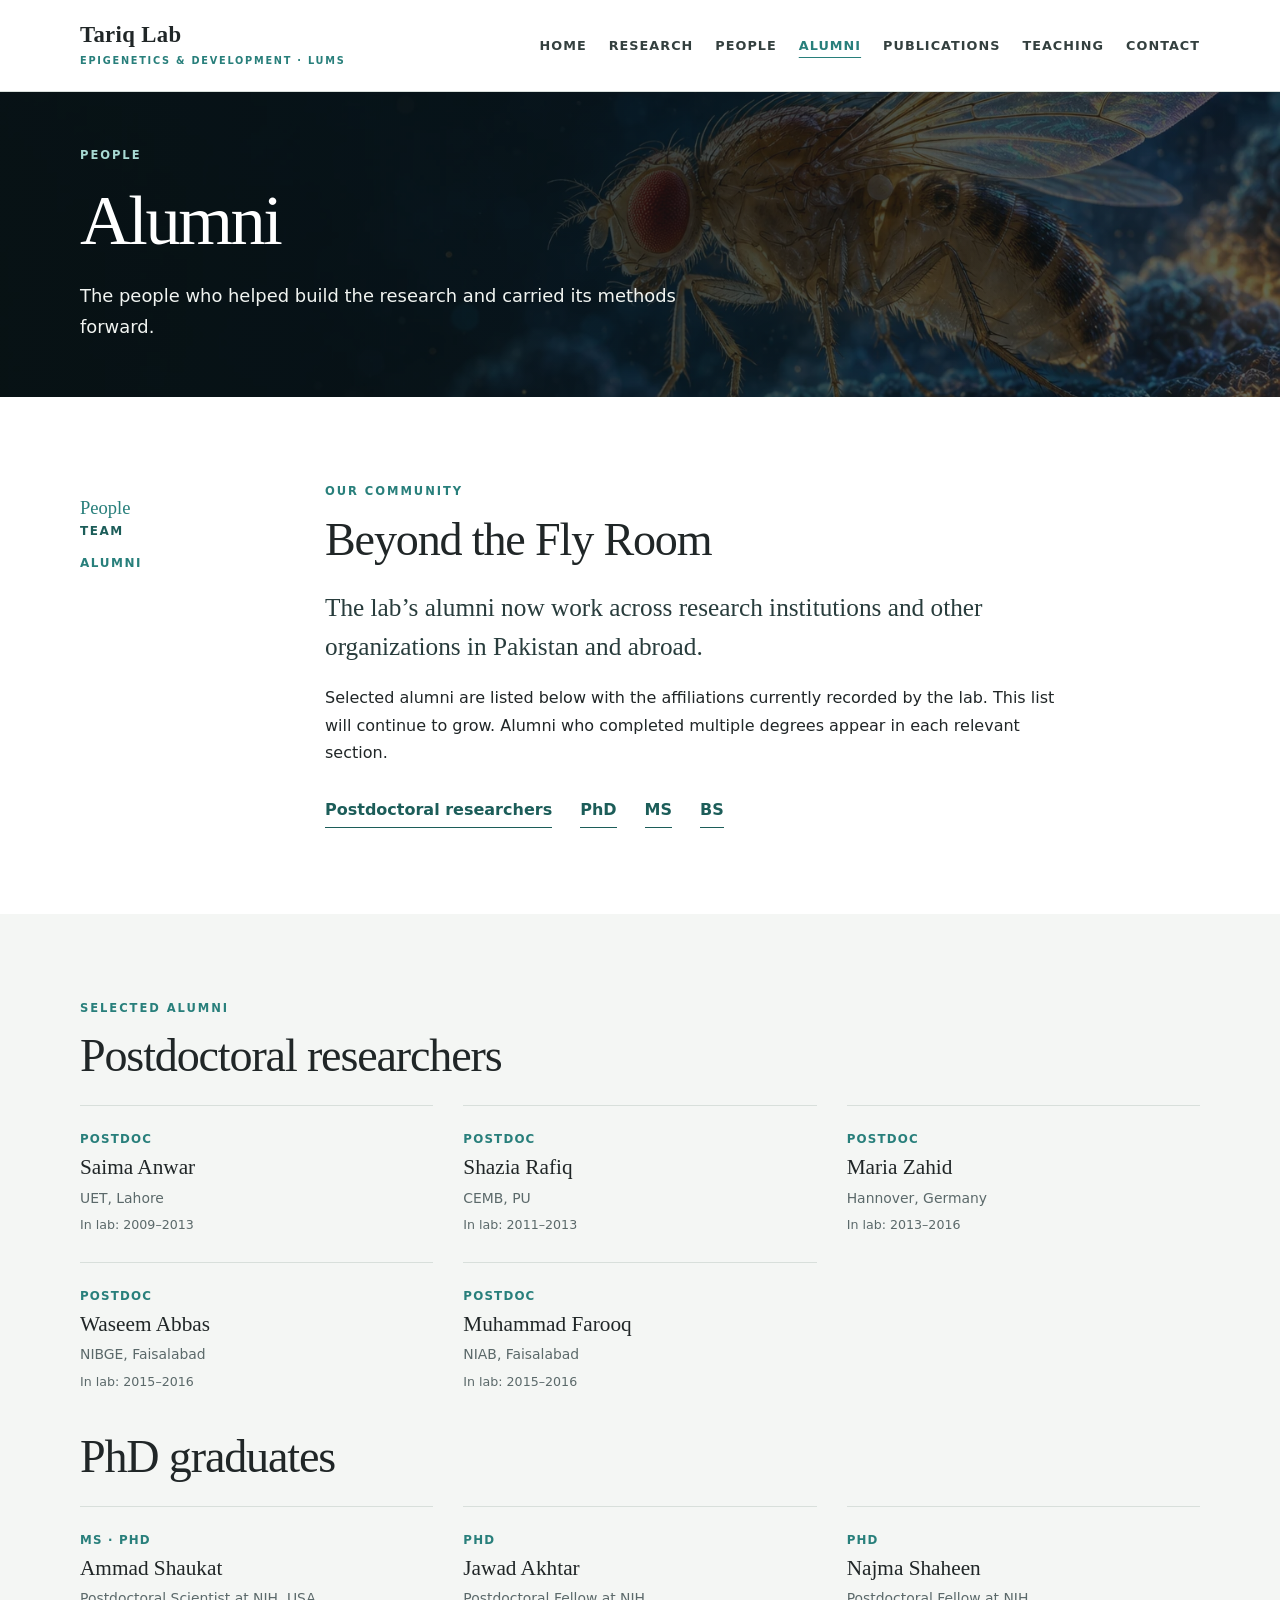
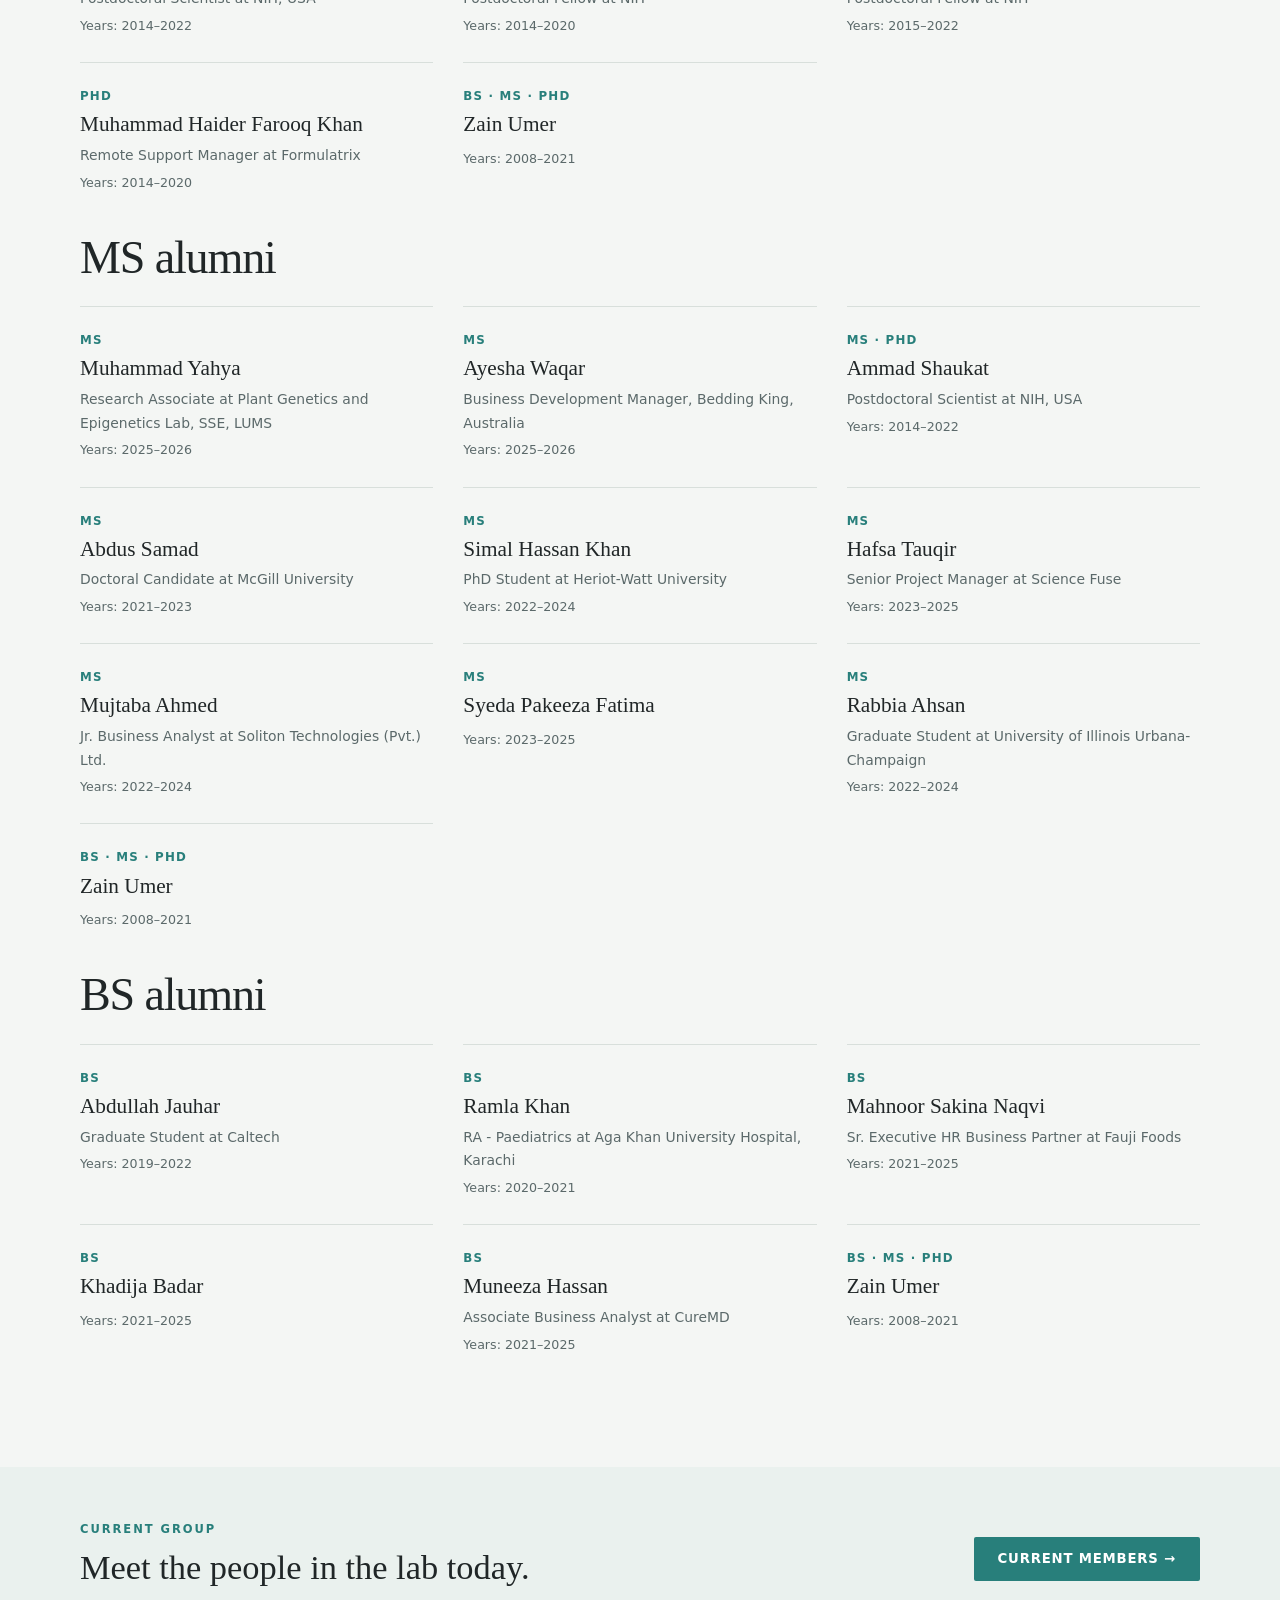
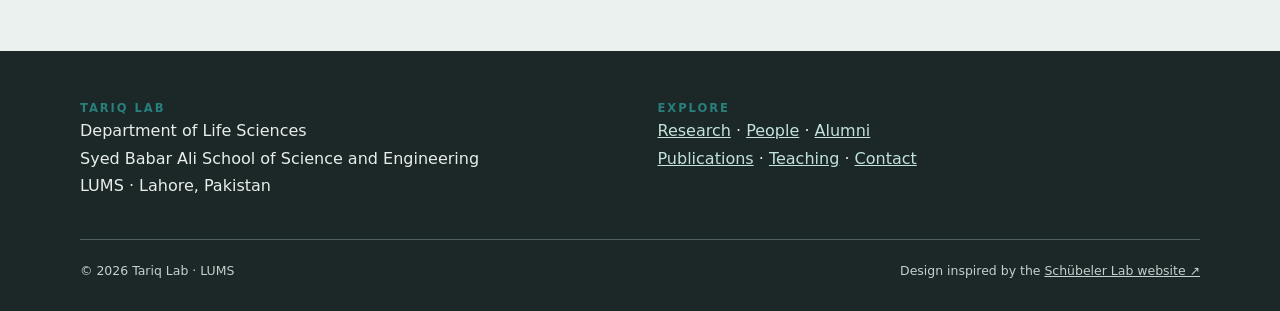
==== commit 97adc233: "Restore postdocs-first alumni ordering" ====
--- a/alumni.html
+++ b/alumni.html
@@ -11,8 +11,8 @@
   <details class="mobile-menu"><summary>Menu</summary><nav class="mobile-nav" aria-label="Mobile navigation"><a href="index.html">Home</a><a href="research.html">Research</a><a href="people.html">People</a><a href="alumni.html" aria-current="page">Alumni</a><a href="publications.html">Publications</a><a href="teaching.html">Teaching</a><a href="contact.html">Contact</a></nav></details>
 </div></header>
 <section class="masthead inner" aria-labelledby="page-title"><div class="wrap"><div class="eyebrow">People</div><h1 id="page-title">Alumni</h1><p>The people who helped build the research and carried its methods forward.</p></div></section>
-<main id="main"><section class="section"><div class="wrap chapter"><aside class="side"><span class="side-title">People</span><a href="people.html">Team</a><a href="alumni.html" aria-current="page">Alumni</a></aside><div class="chapter-body"><div class="eyebrow">Our community</div><h2 class="page-title">Beyond the Fly Room</h2><p class="lead">The lab’s alumni now work across research institutions and other organizations in Pakistan and abroad.</p><p>Selected alumni are listed below with the affiliations currently recorded by the lab. This list will continue to grow. Alumni who completed multiple degrees appear in each relevant section.</p><div class="link-row"><a class="text-link" href="#phd">PhD</a><a class="text-link" href="#ms">MS</a><a class="text-link" href="#bs">BS</a><a class="text-link" href="#postdocs">Postdoctoral researchers</a></div></div></div></section>
-<section class="section soft"><div class="wrap"><div class="eyebrow">Selected alumni</div><h2 id="phd">PhD graduates</h2><div class="people-grid"><article class="person"><p class="role">MS · PhD</p><h3>Ammad Shaukat</h3><p>Postdoctoral Scientist at NIH, USA</p><span class="years">Years: 2014–2022</span></article><article class="person"><p class="role">PhD</p><h3>Jawad Akhtar</h3><p>Postdoctoral Fellow at NIH</p><span class="years">Years: 2014–2020</span></article><article class="person"><p class="role">PhD</p><h3>Najma Shaheen</h3><p>Postdoctoral Fellow at NIH</p><span class="years">Years: 2015–2022</span></article><article class="person"><p class="role">PhD</p><h3>Muhammad Haider Farooq Khan</h3><p>Remote Support Manager at Formulatrix</p><span class="years">Years: 2014–2020</span></article><article class="person"><p class="role">BS · MS · PhD</p><h3>Zain Umer</h3><span class="years">Years: 2008–2021</span></article></div><h2 class="divider-heading" id="ms">MS alumni</h2><div class="people-grid"><article class="person"><p class="role">MS</p><h3>Muhammad Yahya</h3><p>Research Associate at Plant Genetics and Epigenetics Lab, SSE, LUMS</p><span class="years">Years: 2025–2026</span></article><article class="person"><p class="role">MS</p><h3>Ayesha Waqar</h3><p>Business Development Manager, Bedding King, Australia</p><span class="years">Years: 2025–2026</span></article><article class="person"><p class="role">MS · PhD</p><h3>Ammad Shaukat</h3><p>Postdoctoral Scientist at NIH, USA</p><span class="years">Years: 2014–2022</span></article><article class="person"><p class="role">MS</p><h3>Abdus Samad</h3><p>Doctoral Candidate at McGill University</p><span class="years">Years: 2021–2023</span></article><article class="person"><p class="role">MS</p><h3>Simal Hassan Khan</h3><p>PhD Student at Heriot-Watt University</p><span class="years">Years: 2022–2024</span></article><article class="person"><p class="role">MS</p><h3>Hafsa Tauqir</h3><p>Senior Project Manager at Science Fuse</p><span class="years">Years: 2023–2025</span></article><article class="person"><p class="role">MS</p><h3>Mujtaba Ahmed</h3><p>Jr. Business Analyst at Soliton Technologies (Pvt.) Ltd.</p><span class="years">Years: 2022–2024</span></article><article class="person"><p class="role">MS</p><h3>Syeda Pakeeza Fatima</h3><span class="years">Years: 2023–2025</span></article><article class="person"><p class="role">MS</p><h3>Rabbia Ahsan</h3><p>Graduate Student at University of Illinois Urbana-Champaign</p><span class="years">Years: 2022–2024</span></article><article class="person"><p class="role">BS · MS · PhD</p><h3>Zain Umer</h3><span class="years">Years: 2008–2021</span></article></div><h2 class="divider-heading" id="bs">BS alumni</h2><div class="people-grid"><article class="person"><p class="role">BS</p><h3>Abdullah Jauhar</h3><p>Graduate Student at Caltech</p><span class="years">Years: 2019–2022</span></article><article class="person"><p class="role">BS</p><h3>Ramla Khan</h3><p>RA - Paediatrics at Aga Khan University Hospital, Karachi</p><span class="years">Years: 2020–2021</span></article><article class="person"><p class="role">BS</p><h3>Mahnoor Sakina Naqvi</h3><p>Sr. Executive HR Business Partner at Fauji Foods</p><span class="years">Years: 2021–2025</span></article><article class="person"><p class="role">BS</p><h3>Khadija Badar</h3><span class="years">Years: 2021–2025</span></article><article class="person"><p class="role">BS</p><h3>Muneeza Hassan</h3><p>Associate Business Analyst at CureMD</p><span class="years">Years: 2021–2025</span></article><article class="person"><p class="role">BS · MS · PhD</p><h3>Zain Umer</h3><span class="years">Years: 2008–2021</span></article></div><h2 class="divider-heading" id="postdocs">Postdoctoral researchers</h2><div class="people-grid"><article class="person"><p class="role">Postdoc</p><h3>Saima Anwar</h3><p>UET, Lahore</p><span class="years">In lab: 2009–2013</span></article><article class="person"><p class="role">Postdoc</p><h3>Shazia Rafiq</h3><p>CEMB, PU</p><span class="years">In lab: 2011–2013</span></article><article class="person"><p class="role">Postdoc</p><h3>Maria Zahid</h3><p>Hannover, Germany</p><span class="years">In lab: 2013–2016</span></article><article class="person"><p class="role">Postdoc</p><h3>Waseem Abbas</h3><p>NIBGE, Faisalabad</p><span class="years">In lab: 2015–2016</span></article><article class="person"><p class="role">Postdoc</p><h3>Muhammad Farooq</h3><p>NIAB, Faisalabad</p><span class="years">In lab: 2015–2016</span></article></div></div></section></main>
+<main id="main"><section class="section"><div class="wrap chapter"><aside class="side"><span class="side-title">People</span><a href="people.html">Team</a><a href="alumni.html" aria-current="page">Alumni</a></aside><div class="chapter-body"><div class="eyebrow">Our community</div><h2 class="page-title">Beyond the Fly Room</h2><p class="lead">The lab’s alumni now work across research institutions and other organizations in Pakistan and abroad.</p><p>Selected alumni are listed below with the affiliations currently recorded by the lab. This list will continue to grow. Alumni who completed multiple degrees appear in each relevant section.</p><div class="link-row"><a class="text-link" href="#postdocs">Postdoctoral researchers</a><a class="text-link" href="#phd">PhD</a><a class="text-link" href="#ms">MS</a><a class="text-link" href="#bs">BS</a></div></div></div></section>
+<section class="section soft"><div class="wrap"><div class="eyebrow">Selected alumni</div><h2 id="postdocs">Postdoctoral researchers</h2><div class="people-grid"><article class="person"><p class="role">Postdoc</p><h3>Saima Anwar</h3><p>UET, Lahore</p><span class="years">In lab: 2009–2013</span></article><article class="person"><p class="role">Postdoc</p><h3>Shazia Rafiq</h3><p>CEMB, PU</p><span class="years">In lab: 2011–2013</span></article><article class="person"><p class="role">Postdoc</p><h3>Maria Zahid</h3><p>Hannover, Germany</p><span class="years">In lab: 2013–2016</span></article><article class="person"><p class="role">Postdoc</p><h3>Waseem Abbas</h3><p>NIBGE, Faisalabad</p><span class="years">In lab: 2015–2016</span></article><article class="person"><p class="role">Postdoc</p><h3>Muhammad Farooq</h3><p>NIAB, Faisalabad</p><span class="years">In lab: 2015–2016</span></article></div><h2 class="divider-heading" id="phd">PhD graduates</h2><div class="people-grid"><article class="person"><p class="role">MS · PhD</p><h3>Ammad Shaukat</h3><p>Postdoctoral Scientist at NIH, USA</p><span class="years">Years: 2014–2022</span></article><article class="person"><p class="role">PhD</p><h3>Jawad Akhtar</h3><p>Postdoctoral Fellow at NIH</p><span class="years">Years: 2014–2020</span></article><article class="person"><p class="role">PhD</p><h3>Najma Shaheen</h3><p>Postdoctoral Fellow at NIH</p><span class="years">Years: 2015–2022</span></article><article class="person"><p class="role">PhD</p><h3>Muhammad Haider Farooq Khan</h3><p>Remote Support Manager at Formulatrix</p><span class="years">Years: 2014–2020</span></article><article class="person"><p class="role">BS · MS · PhD</p><h3>Zain Umer</h3><span class="years">Years: 2008–2021</span></article></div><h2 class="divider-heading" id="ms">MS alumni</h2><div class="people-grid"><article class="person"><p class="role">MS</p><h3>Muhammad Yahya</h3><p>Research Associate at Plant Genetics and Epigenetics Lab, SSE, LUMS</p><span class="years">Years: 2025–2026</span></article><article class="person"><p class="role">MS</p><h3>Ayesha Waqar</h3><p>Business Development Manager, Bedding King, Australia</p><span class="years">Years: 2025–2026</span></article><article class="person"><p class="role">MS · PhD</p><h3>Ammad Shaukat</h3><p>Postdoctoral Scientist at NIH, USA</p><span class="years">Years: 2014–2022</span></article><article class="person"><p class="role">MS</p><h3>Abdus Samad</h3><p>Doctoral Candidate at McGill University</p><span class="years">Years: 2021–2023</span></article><article class="person"><p class="role">MS</p><h3>Simal Hassan Khan</h3><p>PhD Student at Heriot-Watt University</p><span class="years">Years: 2022–2024</span></article><article class="person"><p class="role">MS</p><h3>Hafsa Tauqir</h3><p>Senior Project Manager at Science Fuse</p><span class="years">Years: 2023–2025</span></article><article class="person"><p class="role">MS</p><h3>Mujtaba Ahmed</h3><p>Jr. Business Analyst at Soliton Technologies (Pvt.) Ltd.</p><span class="years">Years: 2022–2024</span></article><article class="person"><p class="role">MS</p><h3>Syeda Pakeeza Fatima</h3><span class="years">Years: 2023–2025</span></article><article class="person"><p class="role">MS</p><h3>Rabbia Ahsan</h3><p>Graduate Student at University of Illinois Urbana-Champaign</p><span class="years">Years: 2022–2024</span></article><article class="person"><p class="role">BS · MS · PhD</p><h3>Zain Umer</h3><span class="years">Years: 2008–2021</span></article></div><h2 class="divider-heading" id="bs">BS alumni</h2><div class="people-grid"><article class="person"><p class="role">BS</p><h3>Abdullah Jauhar</h3><p>Graduate Student at Caltech</p><span class="years">Years: 2019–2022</span></article><article class="person"><p class="role">BS</p><h3>Ramla Khan</h3><p>RA - Paediatrics at Aga Khan University Hospital, Karachi</p><span class="years">Years: 2020–2021</span></article><article class="person"><p class="role">BS</p><h3>Mahnoor Sakina Naqvi</h3><p>Sr. Executive HR Business Partner at Fauji Foods</p><span class="years">Years: 2021–2025</span></article><article class="person"><p class="role">BS</p><h3>Khadija Badar</h3><span class="years">Years: 2021–2025</span></article><article class="person"><p class="role">BS</p><h3>Muneeza Hassan</h3><p>Associate Business Analyst at CureMD</p><span class="years">Years: 2021–2025</span></article><article class="person"><p class="role">BS · MS · PhD</p><h3>Zain Umer</h3><span class="years">Years: 2008–2021</span></article></div></div></section></main>
 <aside class="related"><div class="wrap related-inner"><div><div class="eyebrow">Current group</div><h2>Meet the people in the lab today.</h2></div><a class="button" href="people.html">Current members →</a></div></aside>
 <footer class="site-footer"><div class="wrap">
   <div class="footer-grid"><div><div class="eyebrow">Tariq Lab</div><p>Department of Life Sciences<br>Syed Babar Ali School of Science and Engineering<br>LUMS · Lahore, Pakistan</p></div>
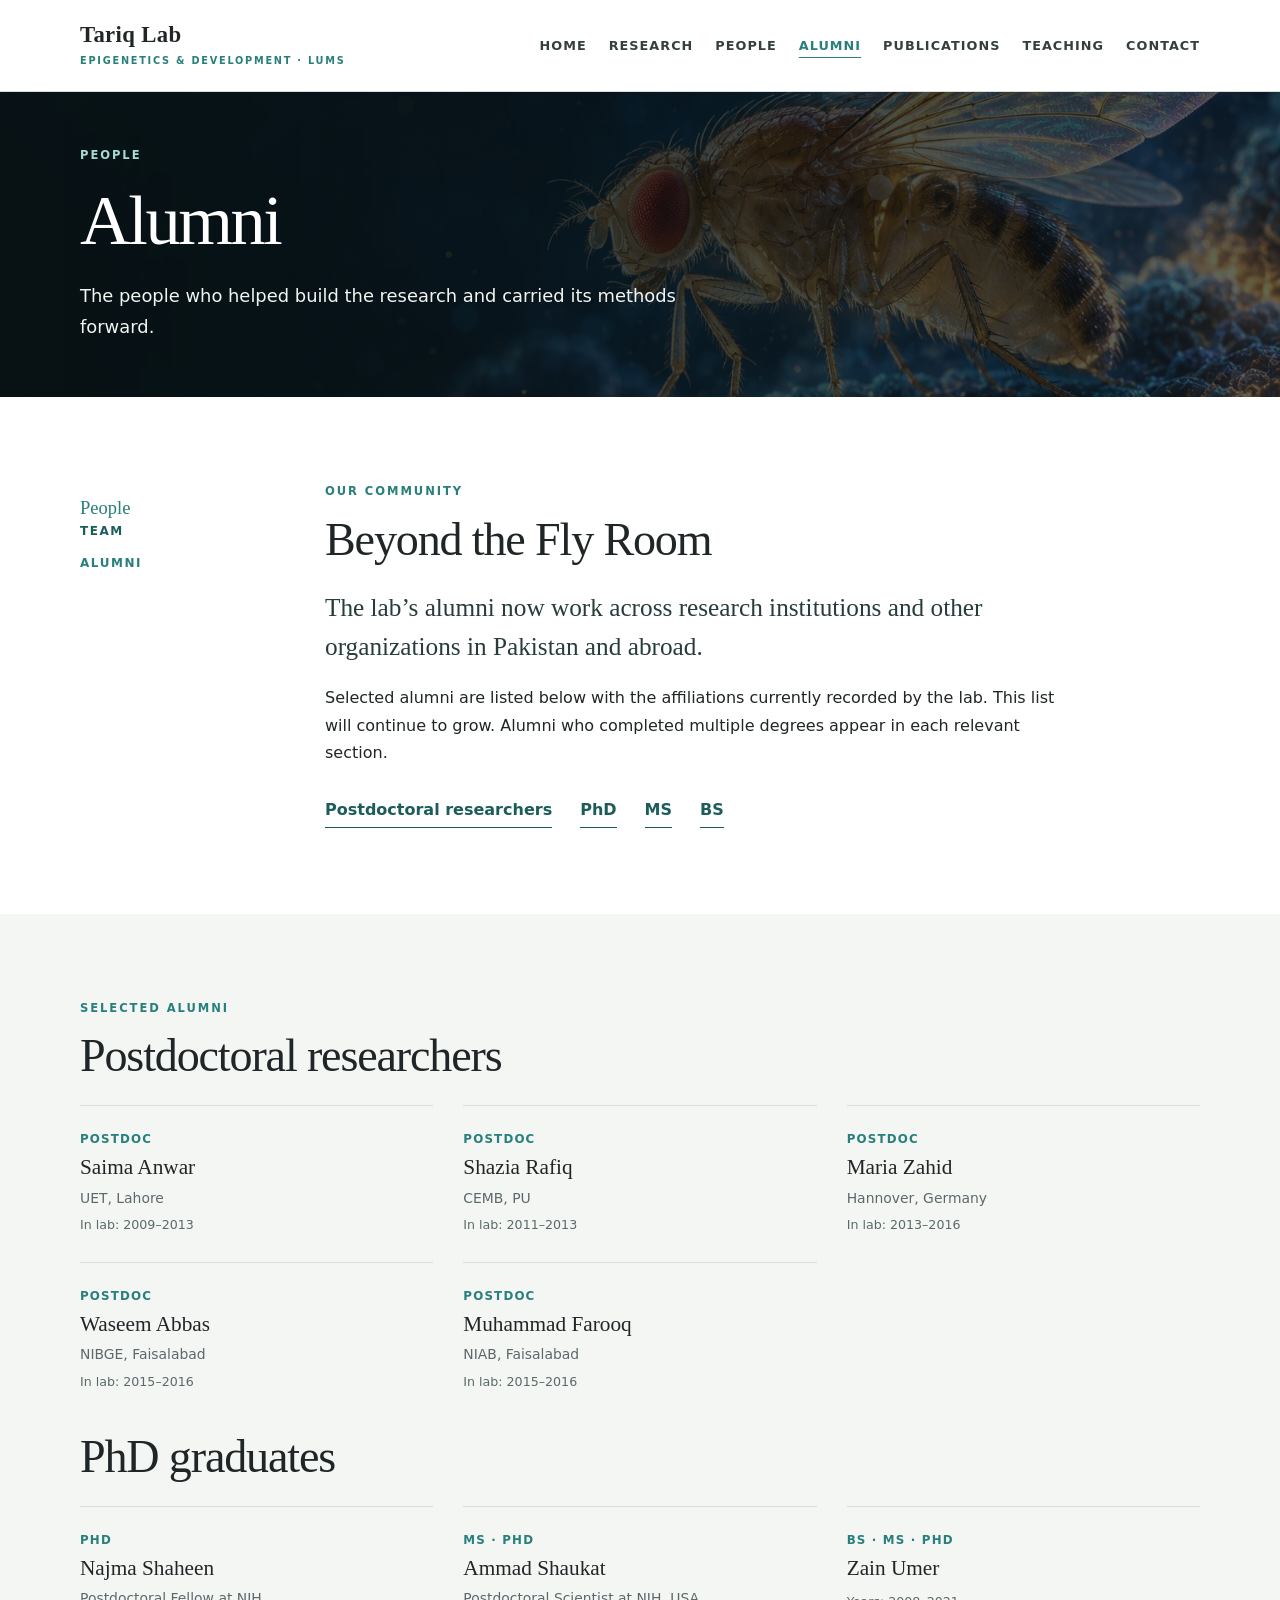
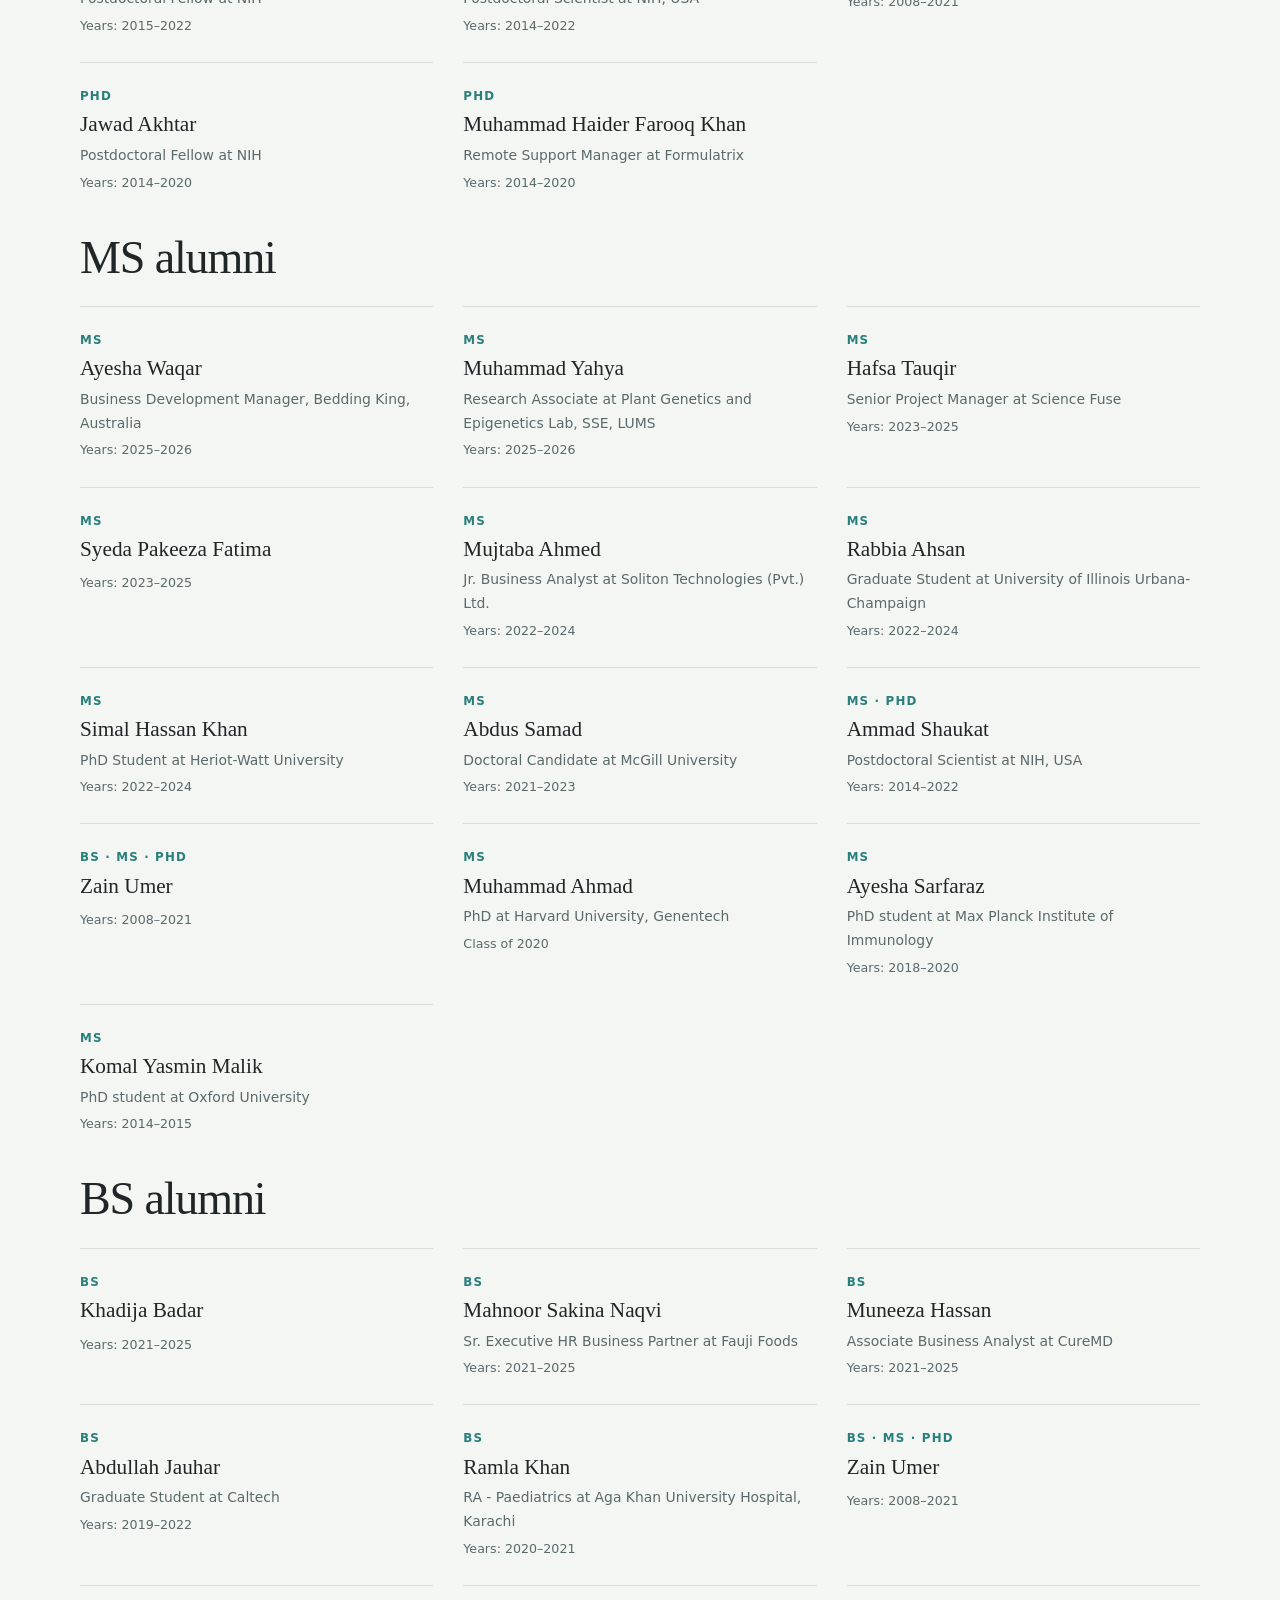
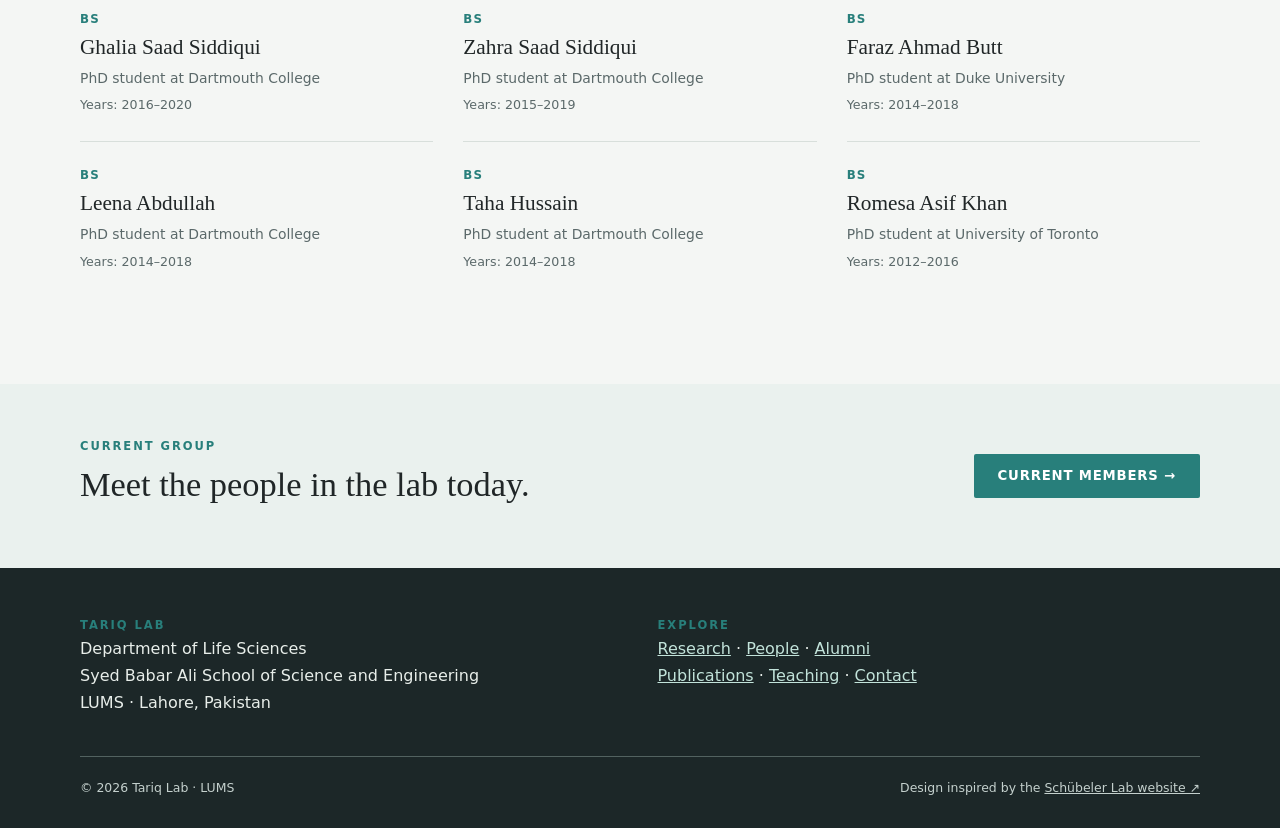
==== commit dd53e69e: "Add nine alumni and order degree groups by year" ====
--- a/alumni.html
+++ b/alumni.html
@@ -12,7 +12,7 @@
 </div></header>
 <section class="masthead inner" aria-labelledby="page-title"><div class="wrap"><div class="eyebrow">People</div><h1 id="page-title">Alumni</h1><p>The people who helped build the research and carried its methods forward.</p></div></section>
 <main id="main"><section class="section"><div class="wrap chapter"><aside class="side"><span class="side-title">People</span><a href="people.html">Team</a><a href="alumni.html" aria-current="page">Alumni</a></aside><div class="chapter-body"><div class="eyebrow">Our community</div><h2 class="page-title">Beyond the Fly Room</h2><p class="lead">The lab’s alumni now work across research institutions and other organizations in Pakistan and abroad.</p><p>Selected alumni are listed below with the affiliations currently recorded by the lab. This list will continue to grow. Alumni who completed multiple degrees appear in each relevant section.</p><div class="link-row"><a class="text-link" href="#postdocs">Postdoctoral researchers</a><a class="text-link" href="#phd">PhD</a><a class="text-link" href="#ms">MS</a><a class="text-link" href="#bs">BS</a></div></div></div></section>
-<section class="section soft"><div class="wrap"><div class="eyebrow">Selected alumni</div><h2 id="postdocs">Postdoctoral researchers</h2><div class="people-grid"><article class="person"><p class="role">Postdoc</p><h3>Saima Anwar</h3><p>UET, Lahore</p><span class="years">In lab: 2009–2013</span></article><article class="person"><p class="role">Postdoc</p><h3>Shazia Rafiq</h3><p>CEMB, PU</p><span class="years">In lab: 2011–2013</span></article><article class="person"><p class="role">Postdoc</p><h3>Maria Zahid</h3><p>Hannover, Germany</p><span class="years">In lab: 2013–2016</span></article><article class="person"><p class="role">Postdoc</p><h3>Waseem Abbas</h3><p>NIBGE, Faisalabad</p><span class="years">In lab: 2015–2016</span></article><article class="person"><p class="role">Postdoc</p><h3>Muhammad Farooq</h3><p>NIAB, Faisalabad</p><span class="years">In lab: 2015–2016</span></article></div><h2 class="divider-heading" id="phd">PhD graduates</h2><div class="people-grid"><article class="person"><p class="role">MS · PhD</p><h3>Ammad Shaukat</h3><p>Postdoctoral Scientist at NIH, USA</p><span class="years">Years: 2014–2022</span></article><article class="person"><p class="role">PhD</p><h3>Jawad Akhtar</h3><p>Postdoctoral Fellow at NIH</p><span class="years">Years: 2014–2020</span></article><article class="person"><p class="role">PhD</p><h3>Najma Shaheen</h3><p>Postdoctoral Fellow at NIH</p><span class="years">Years: 2015–2022</span></article><article class="person"><p class="role">PhD</p><h3>Muhammad Haider Farooq Khan</h3><p>Remote Support Manager at Formulatrix</p><span class="years">Years: 2014–2020</span></article><article class="person"><p class="role">BS · MS · PhD</p><h3>Zain Umer</h3><span class="years">Years: 2008–2021</span></article></div><h2 class="divider-heading" id="ms">MS alumni</h2><div class="people-grid"><article class="person"><p class="role">MS</p><h3>Muhammad Yahya</h3><p>Research Associate at Plant Genetics and Epigenetics Lab, SSE, LUMS</p><span class="years">Years: 2025–2026</span></article><article class="person"><p class="role">MS</p><h3>Ayesha Waqar</h3><p>Business Development Manager, Bedding King, Australia</p><span class="years">Years: 2025–2026</span></article><article class="person"><p class="role">MS · PhD</p><h3>Ammad Shaukat</h3><p>Postdoctoral Scientist at NIH, USA</p><span class="years">Years: 2014–2022</span></article><article class="person"><p class="role">MS</p><h3>Abdus Samad</h3><p>Doctoral Candidate at McGill University</p><span class="years">Years: 2021–2023</span></article><article class="person"><p class="role">MS</p><h3>Simal Hassan Khan</h3><p>PhD Student at Heriot-Watt University</p><span class="years">Years: 2022–2024</span></article><article class="person"><p class="role">MS</p><h3>Hafsa Tauqir</h3><p>Senior Project Manager at Science Fuse</p><span class="years">Years: 2023–2025</span></article><article class="person"><p class="role">MS</p><h3>Mujtaba Ahmed</h3><p>Jr. Business Analyst at Soliton Technologies (Pvt.) Ltd.</p><span class="years">Years: 2022–2024</span></article><article class="person"><p class="role">MS</p><h3>Syeda Pakeeza Fatima</h3><span class="years">Years: 2023–2025</span></article><article class="person"><p class="role">MS</p><h3>Rabbia Ahsan</h3><p>Graduate Student at University of Illinois Urbana-Champaign</p><span class="years">Years: 2022–2024</span></article><article class="person"><p class="role">BS · MS · PhD</p><h3>Zain Umer</h3><span class="years">Years: 2008–2021</span></article></div><h2 class="divider-heading" id="bs">BS alumni</h2><div class="people-grid"><article class="person"><p class="role">BS</p><h3>Abdullah Jauhar</h3><p>Graduate Student at Caltech</p><span class="years">Years: 2019–2022</span></article><article class="person"><p class="role">BS</p><h3>Ramla Khan</h3><p>RA - Paediatrics at Aga Khan University Hospital, Karachi</p><span class="years">Years: 2020–2021</span></article><article class="person"><p class="role">BS</p><h3>Mahnoor Sakina Naqvi</h3><p>Sr. Executive HR Business Partner at Fauji Foods</p><span class="years">Years: 2021–2025</span></article><article class="person"><p class="role">BS</p><h3>Khadija Badar</h3><span class="years">Years: 2021–2025</span></article><article class="person"><p class="role">BS</p><h3>Muneeza Hassan</h3><p>Associate Business Analyst at CureMD</p><span class="years">Years: 2021–2025</span></article><article class="person"><p class="role">BS · MS · PhD</p><h3>Zain Umer</h3><span class="years">Years: 2008–2021</span></article></div></div></section></main>
+<section class="section soft"><div class="wrap"><div class="eyebrow">Selected alumni</div><h2 id="postdocs">Postdoctoral researchers</h2><div class="people-grid"><article class="person"><p class="role">Postdoc</p><h3>Saima Anwar</h3><p>UET, Lahore</p><span class="years">In lab: 2009–2013</span></article><article class="person"><p class="role">Postdoc</p><h3>Shazia Rafiq</h3><p>CEMB, PU</p><span class="years">In lab: 2011–2013</span></article><article class="person"><p class="role">Postdoc</p><h3>Maria Zahid</h3><p>Hannover, Germany</p><span class="years">In lab: 2013–2016</span></article><article class="person"><p class="role">Postdoc</p><h3>Waseem Abbas</h3><p>NIBGE, Faisalabad</p><span class="years">In lab: 2015–2016</span></article><article class="person"><p class="role">Postdoc</p><h3>Muhammad Farooq</h3><p>NIAB, Faisalabad</p><span class="years">In lab: 2015–2016</span></article></div><h2 class="divider-heading" id="phd">PhD graduates</h2><div class="people-grid"><article class="person"><p class="role">PhD</p><h3>Najma Shaheen</h3><p>Postdoctoral Fellow at NIH</p><span class="years">Years: 2015–2022</span></article><article class="person"><p class="role">MS · PhD</p><h3>Ammad Shaukat</h3><p>Postdoctoral Scientist at NIH, USA</p><span class="years">Years: 2014–2022</span></article><article class="person"><p class="role">BS · MS · PhD</p><h3>Zain Umer</h3><span class="years">Years: 2008–2021</span></article><article class="person"><p class="role">PhD</p><h3>Jawad Akhtar</h3><p>Postdoctoral Fellow at NIH</p><span class="years">Years: 2014–2020</span></article><article class="person"><p class="role">PhD</p><h3>Muhammad Haider Farooq Khan</h3><p>Remote Support Manager at Formulatrix</p><span class="years">Years: 2014–2020</span></article></div><h2 class="divider-heading" id="ms">MS alumni</h2><div class="people-grid"><article class="person"><p class="role">MS</p><h3>Ayesha Waqar</h3><p>Business Development Manager, Bedding King, Australia</p><span class="years">Years: 2025–2026</span></article><article class="person"><p class="role">MS</p><h3>Muhammad Yahya</h3><p>Research Associate at Plant Genetics and Epigenetics Lab, SSE, LUMS</p><span class="years">Years: 2025–2026</span></article><article class="person"><p class="role">MS</p><h3>Hafsa Tauqir</h3><p>Senior Project Manager at Science Fuse</p><span class="years">Years: 2023–2025</span></article><article class="person"><p class="role">MS</p><h3>Syeda Pakeeza Fatima</h3><span class="years">Years: 2023–2025</span></article><article class="person"><p class="role">MS</p><h3>Mujtaba Ahmed</h3><p>Jr. Business Analyst at Soliton Technologies (Pvt.) Ltd.</p><span class="years">Years: 2022–2024</span></article><article class="person"><p class="role">MS</p><h3>Rabbia Ahsan</h3><p>Graduate Student at University of Illinois Urbana-Champaign</p><span class="years">Years: 2022–2024</span></article><article class="person"><p class="role">MS</p><h3>Simal Hassan Khan</h3><p>PhD Student at Heriot-Watt University</p><span class="years">Years: 2022–2024</span></article><article class="person"><p class="role">MS</p><h3>Abdus Samad</h3><p>Doctoral Candidate at McGill University</p><span class="years">Years: 2021–2023</span></article><article class="person"><p class="role">MS · PhD</p><h3>Ammad Shaukat</h3><p>Postdoctoral Scientist at NIH, USA</p><span class="years">Years: 2014–2022</span></article><article class="person"><p class="role">BS · MS · PhD</p><h3>Zain Umer</h3><span class="years">Years: 2008–2021</span></article><article class="person"><p class="role">MS</p><h3>Muhammad Ahmad</h3><p>PhD at Harvard University, Genentech</p><span class="years">Class of 2020</span></article><article class="person"><p class="role">MS</p><h3>Ayesha Sarfaraz</h3><p>PhD student at Max Planck Institute of Immunology</p><span class="years">Years: 2018–2020</span></article><article class="person"><p class="role">MS</p><h3>Komal Yasmin Malik</h3><p>PhD student at Oxford University</p><span class="years">Years: 2014–2015</span></article></div><h2 class="divider-heading" id="bs">BS alumni</h2><div class="people-grid"><article class="person"><p class="role">BS</p><h3>Khadija Badar</h3><span class="years">Years: 2021–2025</span></article><article class="person"><p class="role">BS</p><h3>Mahnoor Sakina Naqvi</h3><p>Sr. Executive HR Business Partner at Fauji Foods</p><span class="years">Years: 2021–2025</span></article><article class="person"><p class="role">BS</p><h3>Muneeza Hassan</h3><p>Associate Business Analyst at CureMD</p><span class="years">Years: 2021–2025</span></article><article class="person"><p class="role">BS</p><h3>Abdullah Jauhar</h3><p>Graduate Student at Caltech</p><span class="years">Years: 2019–2022</span></article><article class="person"><p class="role">BS</p><h3>Ramla Khan</h3><p>RA - Paediatrics at Aga Khan University Hospital, Karachi</p><span class="years">Years: 2020–2021</span></article><article class="person"><p class="role">BS · MS · PhD</p><h3>Zain Umer</h3><span class="years">Years: 2008–2021</span></article><article class="person"><p class="role">BS</p><h3>Ghalia Saad Siddiqui</h3><p>PhD student at Dartmouth College</p><span class="years">Years: 2016–2020</span></article><article class="person"><p class="role">BS</p><h3>Zahra Saad Siddiqui</h3><p>PhD student at Dartmouth College</p><span class="years">Years: 2015–2019</span></article><article class="person"><p class="role">BS</p><h3>Faraz Ahmad Butt</h3><p>PhD student at Duke University</p><span class="years">Years: 2014–2018</span></article><article class="person"><p class="role">BS</p><h3>Leena Abdullah</h3><p>PhD student at Dartmouth College</p><span class="years">Years: 2014–2018</span></article><article class="person"><p class="role">BS</p><h3>Taha Hussain</h3><p>PhD student at Dartmouth College</p><span class="years">Years: 2014–2018</span></article><article class="person"><p class="role">BS</p><h3>Romesa Asif Khan</h3><p>PhD student at University of Toronto</p><span class="years">Years: 2012–2016</span></article></div></div></section></main>
 <aside class="related"><div class="wrap related-inner"><div><div class="eyebrow">Current group</div><h2>Meet the people in the lab today.</h2></div><a class="button" href="people.html">Current members →</a></div></aside>
 <footer class="site-footer"><div class="wrap">
   <div class="footer-grid"><div><div class="eyebrow">Tariq Lab</div><p>Department of Life Sciences<br>Syed Babar Ali School of Science and Engineering<br>LUMS · Lahore, Pakistan</p></div>
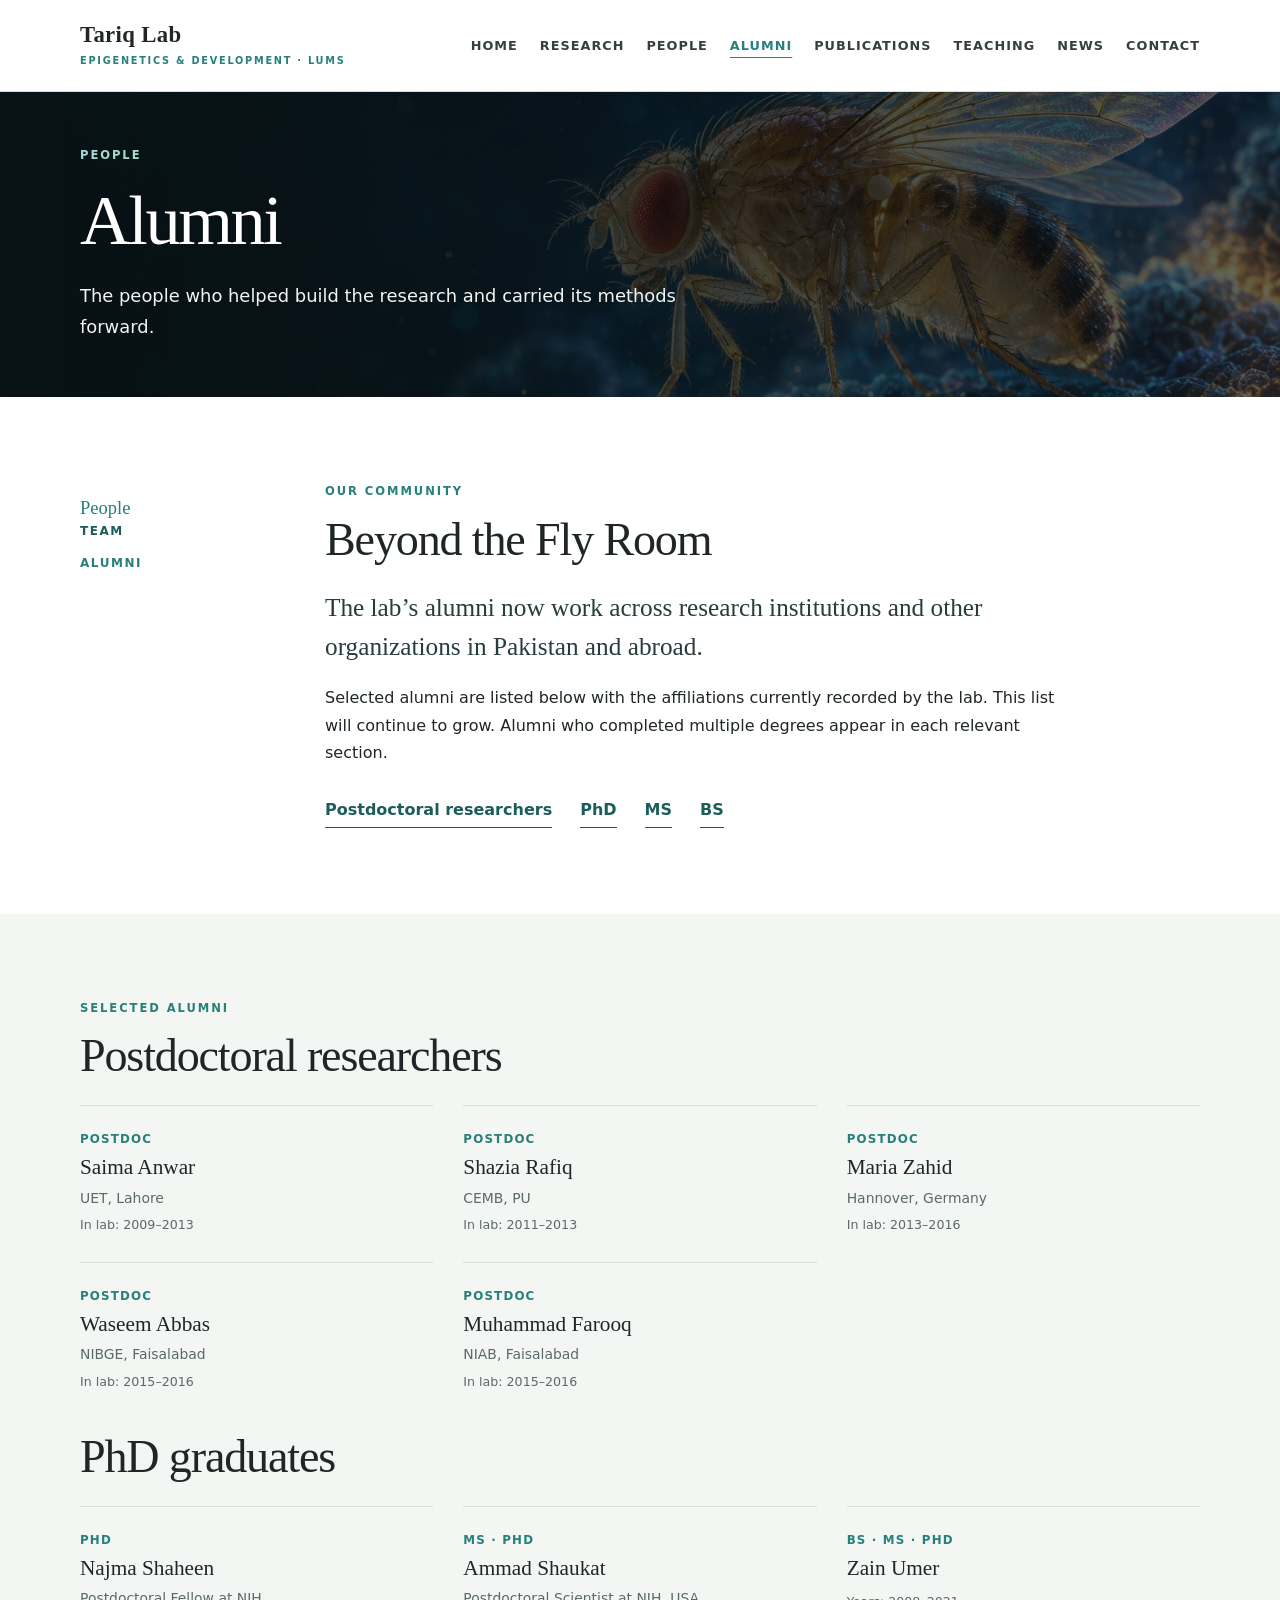
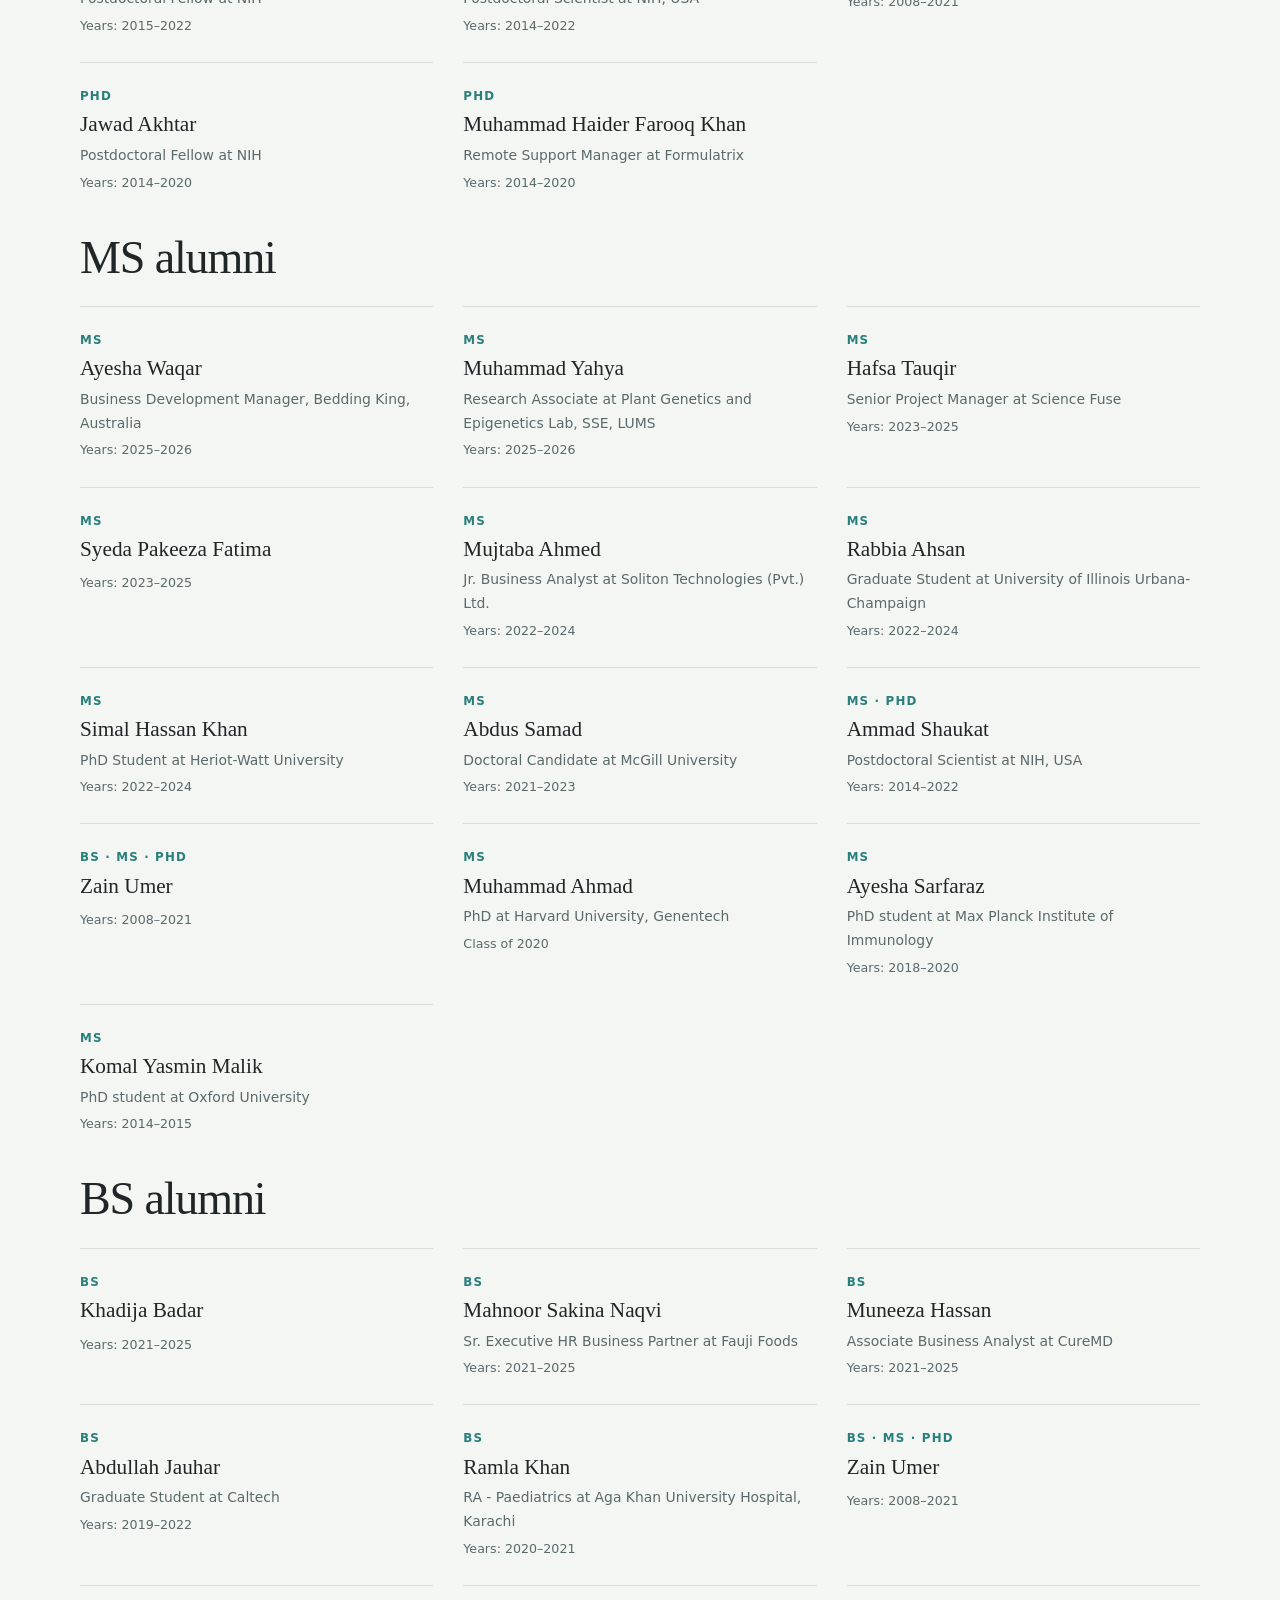
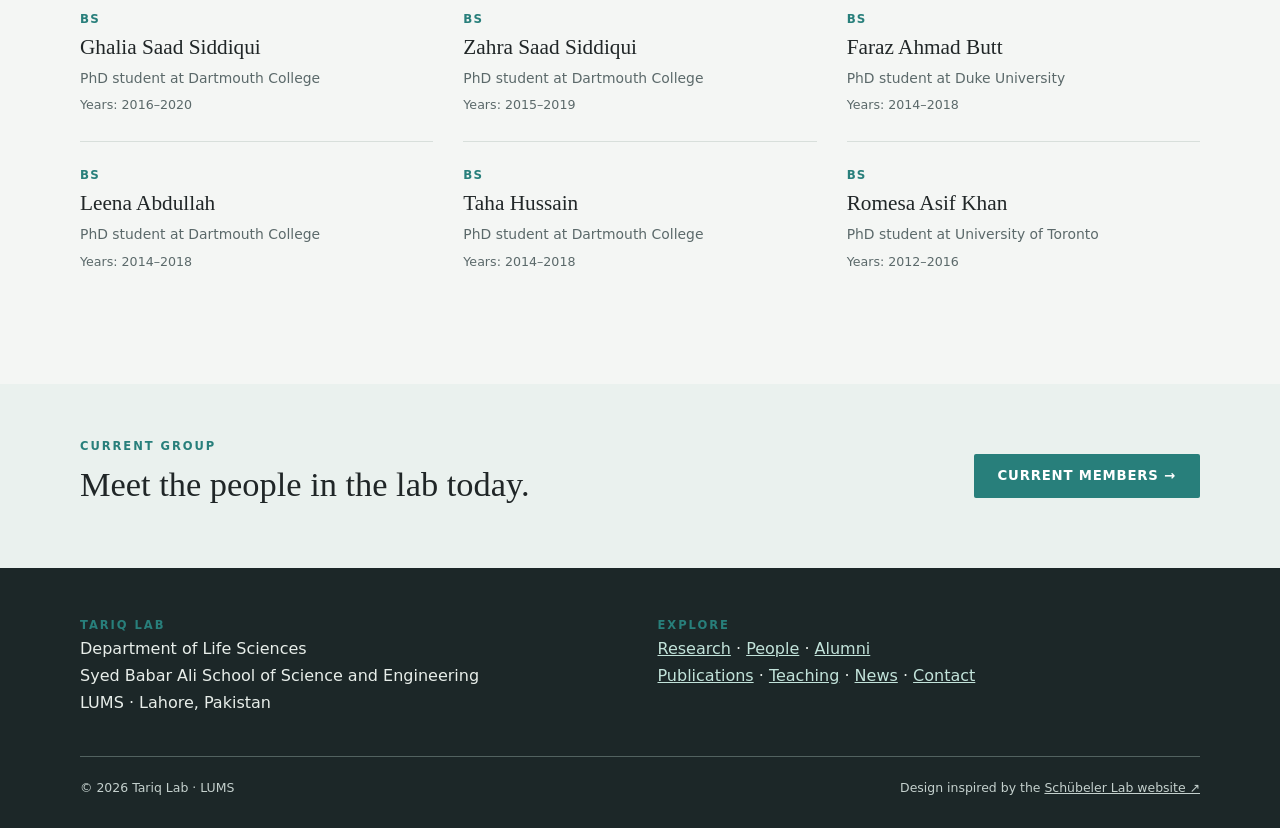
==== commit 60b90d01: "Add News page and navigation with eight media links" ====
--- a/alumni.html
+++ b/alumni.html
@@ -7,8 +7,8 @@
 <a class="skip" href="#main">Skip to content</a>
 <header class="site-header"><div class="wrap header-inner">
   <a class="wordmark" href="index.html">Tariq Lab<span>Epigenetics &amp; Development · LUMS</span></a>
-  <nav class="desktop-nav" aria-label="Main navigation"><a href="index.html">Home</a><a href="research.html">Research</a><a href="people.html">People</a><a href="alumni.html" aria-current="page">Alumni</a><a href="publications.html">Publications</a><a href="teaching.html">Teaching</a><a href="contact.html">Contact</a></nav>
-  <details class="mobile-menu"><summary>Menu</summary><nav class="mobile-nav" aria-label="Mobile navigation"><a href="index.html">Home</a><a href="research.html">Research</a><a href="people.html">People</a><a href="alumni.html" aria-current="page">Alumni</a><a href="publications.html">Publications</a><a href="teaching.html">Teaching</a><a href="contact.html">Contact</a></nav></details>
+  <nav class="desktop-nav" aria-label="Main navigation"><a href="index.html">Home</a><a href="research.html">Research</a><a href="people.html">People</a><a href="alumni.html" aria-current="page">Alumni</a><a href="publications.html">Publications</a><a href="teaching.html">Teaching</a><a href="news.html">News</a><a href="contact.html">Contact</a></nav>
+  <details class="mobile-menu"><summary>Menu</summary><nav class="mobile-nav" aria-label="Mobile navigation"><a href="index.html">Home</a><a href="research.html">Research</a><a href="people.html">People</a><a href="alumni.html" aria-current="page">Alumni</a><a href="publications.html">Publications</a><a href="teaching.html">Teaching</a><a href="news.html">News</a><a href="contact.html">Contact</a></nav></details>
 </div></header>
 <section class="masthead inner" aria-labelledby="page-title"><div class="wrap"><div class="eyebrow">People</div><h1 id="page-title">Alumni</h1><p>The people who helped build the research and carried its methods forward.</p></div></section>
 <main id="main"><section class="section"><div class="wrap chapter"><aside class="side"><span class="side-title">People</span><a href="people.html">Team</a><a href="alumni.html" aria-current="page">Alumni</a></aside><div class="chapter-body"><div class="eyebrow">Our community</div><h2 class="page-title">Beyond the Fly Room</h2><p class="lead">The lab’s alumni now work across research institutions and other organizations in Pakistan and abroad.</p><p>Selected alumni are listed below with the affiliations currently recorded by the lab. This list will continue to grow. Alumni who completed multiple degrees appear in each relevant section.</p><div class="link-row"><a class="text-link" href="#postdocs">Postdoctoral researchers</a><a class="text-link" href="#phd">PhD</a><a class="text-link" href="#ms">MS</a><a class="text-link" href="#bs">BS</a></div></div></div></section>
@@ -16,7 +16,7 @@
 <aside class="related"><div class="wrap related-inner"><div><div class="eyebrow">Current group</div><h2>Meet the people in the lab today.</h2></div><a class="button" href="people.html">Current members →</a></div></aside>
 <footer class="site-footer"><div class="wrap">
   <div class="footer-grid"><div><div class="eyebrow">Tariq Lab</div><p>Department of Life Sciences<br>Syed Babar Ali School of Science and Engineering<br>LUMS · Lahore, Pakistan</p></div>
-  <div><div class="eyebrow">Explore</div><p><a href="research.html">Research</a> · <a href="people.html">People</a> · <a href="alumni.html">Alumni</a><br><a href="publications.html">Publications</a> · <a href="teaching.html">Teaching</a> · <a href="contact.html">Contact</a></p></div></div>
+  <div><div class="eyebrow">Explore</div><p><a href="research.html">Research</a> · <a href="people.html">People</a> · <a href="alumni.html">Alumni</a><br><a href="publications.html">Publications</a> · <a href="teaching.html">Teaching</a> · <a href="news.html">News</a> · <a href="contact.html">Contact</a></p></div></div>
   <div class="footer-small"><span>© 2026 Tariq Lab · LUMS</span><span>Design inspired by the <a href="https://www.schubelerlab.org/" target="_blank" rel="noopener noreferrer">Schübeler Lab website ↗</a></span></div>
 </div></footer>
 </body></html>
--- a/styles.css
+++ b/styles.css
@@ -4,3 +4,4 @@
 .eyebrow,.kicker{font-size:.72rem;line-height:1.5;letter-spacing:.17em;text-transform:uppercase;font-weight:750;color:var(--teal)}.masthead{position:relative;background:#151d1e;color:#fff;isolation:isolate;overflow:hidden}.masthead:before{content:'';position:absolute;inset:0;background:linear-gradient(90deg,rgba(8,18,19,.92) 0%,rgba(12,24,24,.75) 42%,rgba(12,24,24,.12) 100%),url('fly-editorial.webp') center 47%/cover;z-index:0}.masthead.home{min-height:510px;display:flex;align-items:center}.masthead.inner{min-height:260px;display:flex;align-items:center}.masthead.inner:before{background:linear-gradient(90deg,rgba(8,18,19,.94),rgba(8,18,19,.63)),url('fly-editorial.webp') center 51%/cover}.masthead h1{font:400 clamp(2.6rem,5.5vw,5rem)/1.1 var(--serif);letter-spacing:-.035em;max-width:750px;margin:18px 0 20px}.masthead.home h1{max-width:680px}.masthead p{font-size:1.12rem;max-width:600px;line-height:1.75;color:#f1f4f1;margin:0}.masthead .eyebrow{color:#a7dad3}.masthead .wrap{position:relative;z-index:1;padding-block:74px}.masthead.inner .wrap{padding-block:55px}.hero-credit{position:absolute;z-index:1;bottom:15px;right:max(24px,calc((100vw - 1120px)/2));font-size:.68rem;color:#e3efeb;background:#18272699;padding:4px 9px}
 .section{padding:86px 0}.section.soft{background:var(--soft)}.section h2,.page-title{font:400 clamp(2.1rem,3.6vw,3.45rem)/1.16 var(--serif);letter-spacing:-.025em;margin:12px 0 22px}.section h3{font:400 1.55rem/1.25 var(--serif);margin:8px 0 12px}.section p{margin:0 0 18px}.lead{font:400 clamp(1.23rem,2vw,1.58rem)/1.55 var(--serif);color:#283c3c}.intro{max-width:780px}.intro.center{text-align:center;margin:auto}.intro.center .lead{margin:0}.text-link{font-weight:700;text-decoration:none;border-bottom:1px solid currentColor;padding-bottom:4px}.text-link:hover{border-bottom-width:2px}.button{display:inline-flex;align-items:center;justify-content:center;background:var(--teal);color:white;text-decoration:none;border-radius:2px;padding:11px 24px;font-weight:700;font-size:.83rem;letter-spacing:.06em;text-transform:uppercase}.button:hover{color:white;background:var(--teal-dark)}.link-row{display:flex;gap:28px;align-items:center;flex-wrap:wrap;margin-top:30px}.rule{border:0;border-top:1px solid var(--line);margin:0}.split{display:grid;grid-template-columns:minmax(0,1fr) minmax(0,1.15fr);gap:9%;align-items:start}.statement{font:400 1.65rem/1.5 var(--serif);max-width:850px;margin:0 auto;text-align:center}.three{display:grid;grid-template-columns:repeat(3,minmax(0,1fr));gap:34px}.feature{border-top:2px solid var(--teal);padding-top:23px}.feature .number{font:.7rem system-ui,sans-serif;color:var(--teal);font-weight:700;letter-spacing:.15em}.feature p{color:var(--muted)}.feature a{font-size:.85rem;font-weight:700}.chapter{display:grid;grid-template-columns:190px minmax(0,1fr);gap:55px}.side{font-size:.75rem;font-weight:700;letter-spacing:.13em;text-transform:uppercase;color:var(--muted);padding-top:14px}.side a{display:block;margin:0 0 12px;text-decoration:none}.side a[aria-current]{color:var(--teal)}.side .side-title{font:400 1.16rem var(--serif);letter-spacing:0;text-transform:none;color:var(--teal);margin-bottom:18px}.chapter-body{max-width:815px}.chapter-body>p{max-width:760px}.divider-heading{font:400 2rem/1.2 var(--serif);margin:56px 0 22px}.items{border-top:1px solid var(--line)}.item{padding:22px 0;border-bottom:1px solid var(--line);display:grid;grid-template-columns:115px 1fr;gap:25px}.item .label{font-size:.74rem;letter-spacing:.1em;text-transform:uppercase;font-weight:700;color:var(--teal)}.item h3{margin:0 0 5px;font:400 1.42rem/1.3 var(--serif)}.item p{margin:0;color:var(--muted)}.item .year{font:400 1.45rem var(--serif);color:var(--teal)}.item .pub-title{font:400 1.31rem/1.35 var(--serif);text-decoration:none}.item .pub-meta{font-size:.87rem;color:var(--muted);margin-top:7px}.people-grid{display:grid;grid-template-columns:repeat(3,minmax(0,1fr));gap:0 30px}.person{padding:23px 0 24px;border-top:1px solid var(--line)}.person h3{font:400 1.33rem/1.3 var(--serif);margin:0 0 5px}.person .role{color:var(--teal);font-size:.74rem;text-transform:uppercase;letter-spacing:.1em;font-weight:750;margin:0 0 5px}.person p{font-size:.87rem;color:var(--muted);margin:0}.person .years{font-size:.79rem;color:var(--muted)}.stat-row{display:flex;gap:60px;flex-wrap:wrap;margin:28px 0 12px}.stat-row strong{display:block;font:400 2.3rem var(--serif)}.stat-row span{font-size:.76rem;text-transform:uppercase;letter-spacing:.1em;color:var(--muted)}.small-note{font-size:.83rem;color:var(--muted)}.related{background:#eaf1ee;padding:54px 0}.related-inner{display:flex;align-items:center;justify-content:space-between;gap:30px}.related h2{font:400 2.15rem/1.25 var(--serif);margin:8px 0}.site-footer{background:#1c2728;color:#e8eeea;padding:49px 0 30px}.footer-grid{display:grid;grid-template-columns:1fr 1fr;gap:35px;align-items:start}.site-footer a{color:#c2e3da}.site-footer p{margin:0}.footer-small{border-top:1px solid #526260;margin-top:40px;padding-top:20px;display:flex;justify-content:space-between;gap:25px;flex-wrap:wrap;font-size:.78rem;color:#c4d0cd}.footer-small a{color:#c4d0cd}
 @media(max-width:1050px){.desktop-nav{gap:13px}.desktop-nav a{font-size:.72rem}.wordmark{font-size:1.3rem}}@media(max-width:900px){.wrap{width:min(100% - 36px,1120px)}.header-inner{min-height:75px}.desktop-nav{display:none}.mobile-menu{display:block;position:relative}.mobile-menu summary{cursor:pointer;list-style:none;border:1px solid var(--line);padding:7px 13px;color:var(--ink);font-size:.85rem}.mobile-menu summary::-webkit-details-marker{display:none}.mobile-nav{position:absolute;right:0;top:43px;min-width:220px;background:white;box-shadow:0 15px 35px #18262625;border:1px solid var(--line);padding:12px 20px}.mobile-nav a{display:block;padding:9px 0}.masthead.home{min-height:480px}.masthead:before{background:linear-gradient(90deg,rgba(8,18,19,.90),rgba(8,18,19,.55)),url('fly-editorial.webp') 61% center/cover}.masthead.inner{min-height:220px}.masthead h1{font-size:clamp(2.4rem,9vw,3.8rem)}.section{padding:59px 0}.split,.chapter{display:block}.side{border-bottom:1px solid var(--line);padding-bottom:15px;margin-bottom:29px}.side .side-title{display:block;margin-bottom:12px}.side a{display:inline-block;margin-right:18px}.three,.people-grid{grid-template-columns:1fr 1fr}.related-inner,.footer-grid{display:block}.related .button{margin-top:20px}.footer-grid>div+div{margin-top:25px}}@media(max-width:520px){.three,.people-grid{grid-template-columns:1fr}.item{grid-template-columns:minmax(0,1fr);gap:8px}.item .label{overflow-wrap:anywhere}.stat-row{gap:30px}.masthead .wrap{padding-block:58px}.hero-credit{display:none}}
+.playlist-links{list-style:none;margin:12px 0 0;padding:0;display:grid;gap:10px}.playlist-links a{color:var(--teal);font-size:.94rem;font-weight:700;text-decoration:none;border-bottom:1px solid currentColor;padding-bottom:2px;overflow-wrap:anywhere}.playlist-links a:hover{border-bottom-width:2px}
